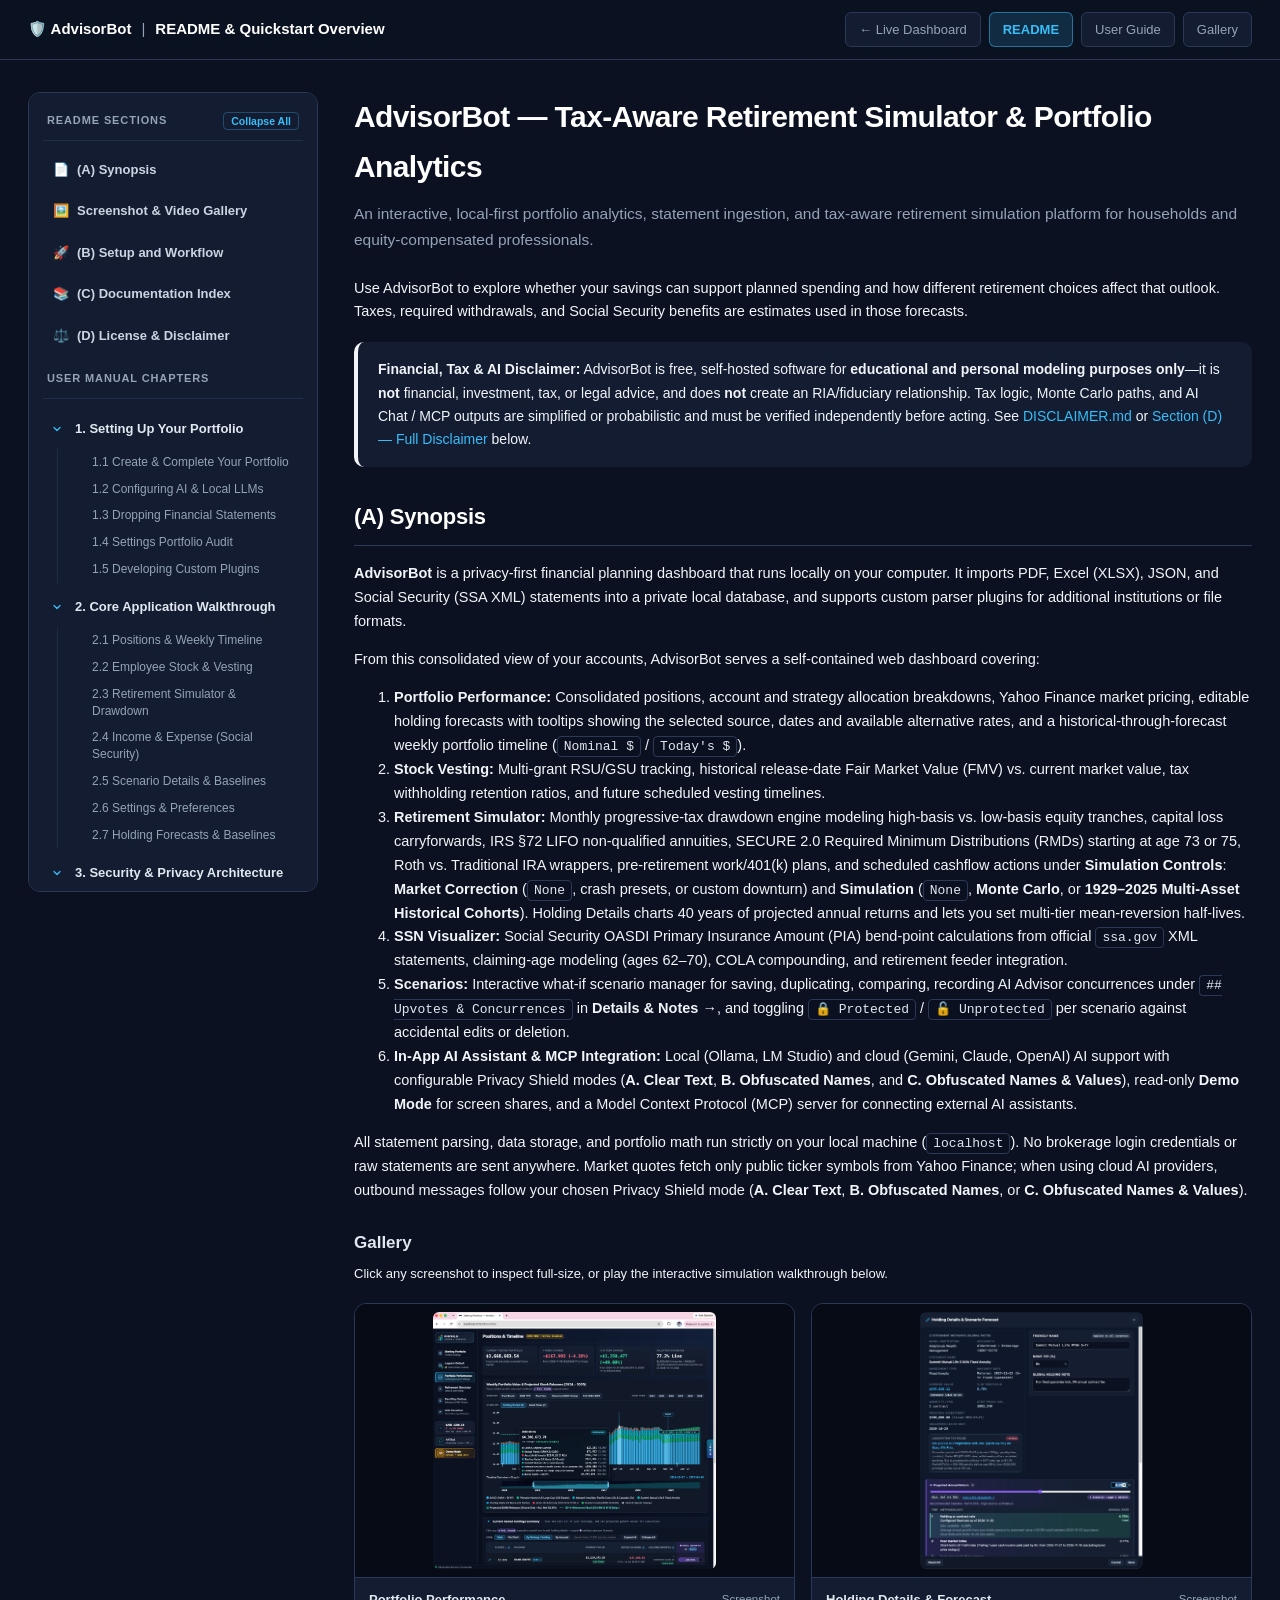
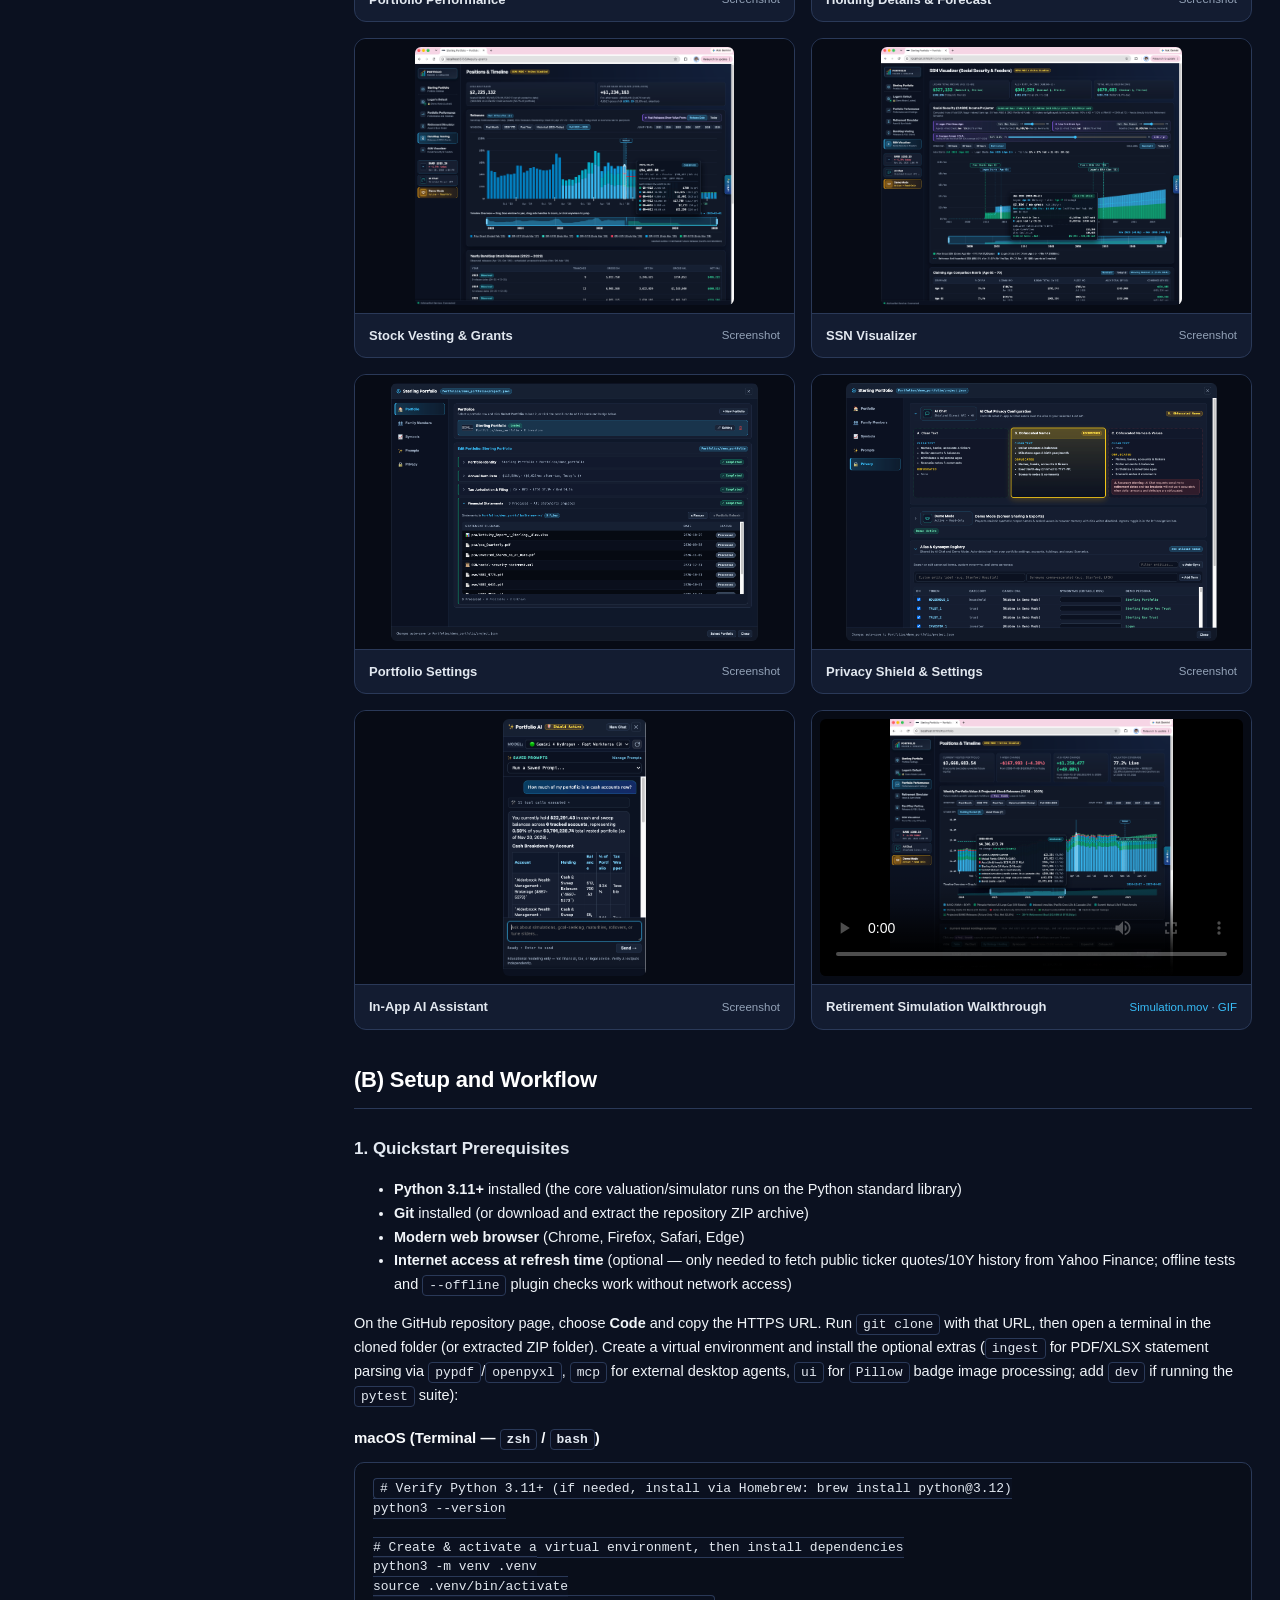
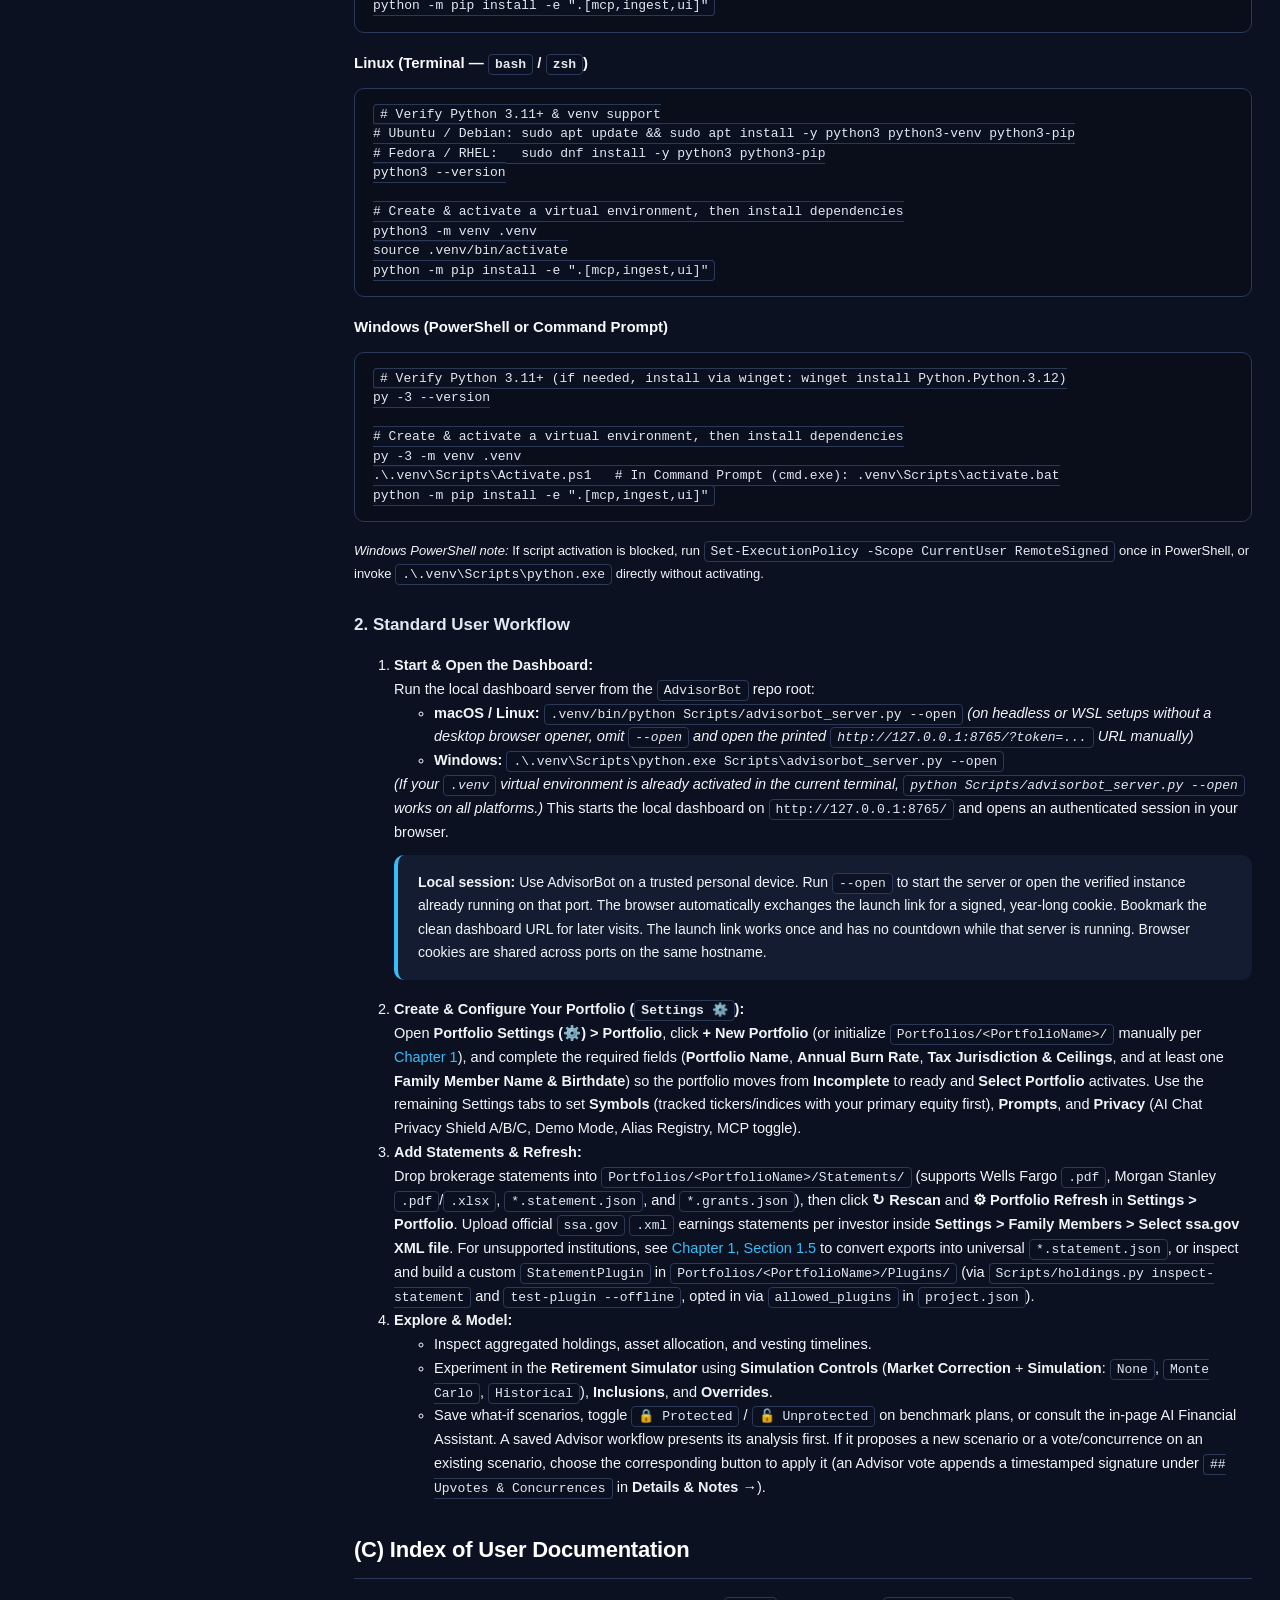
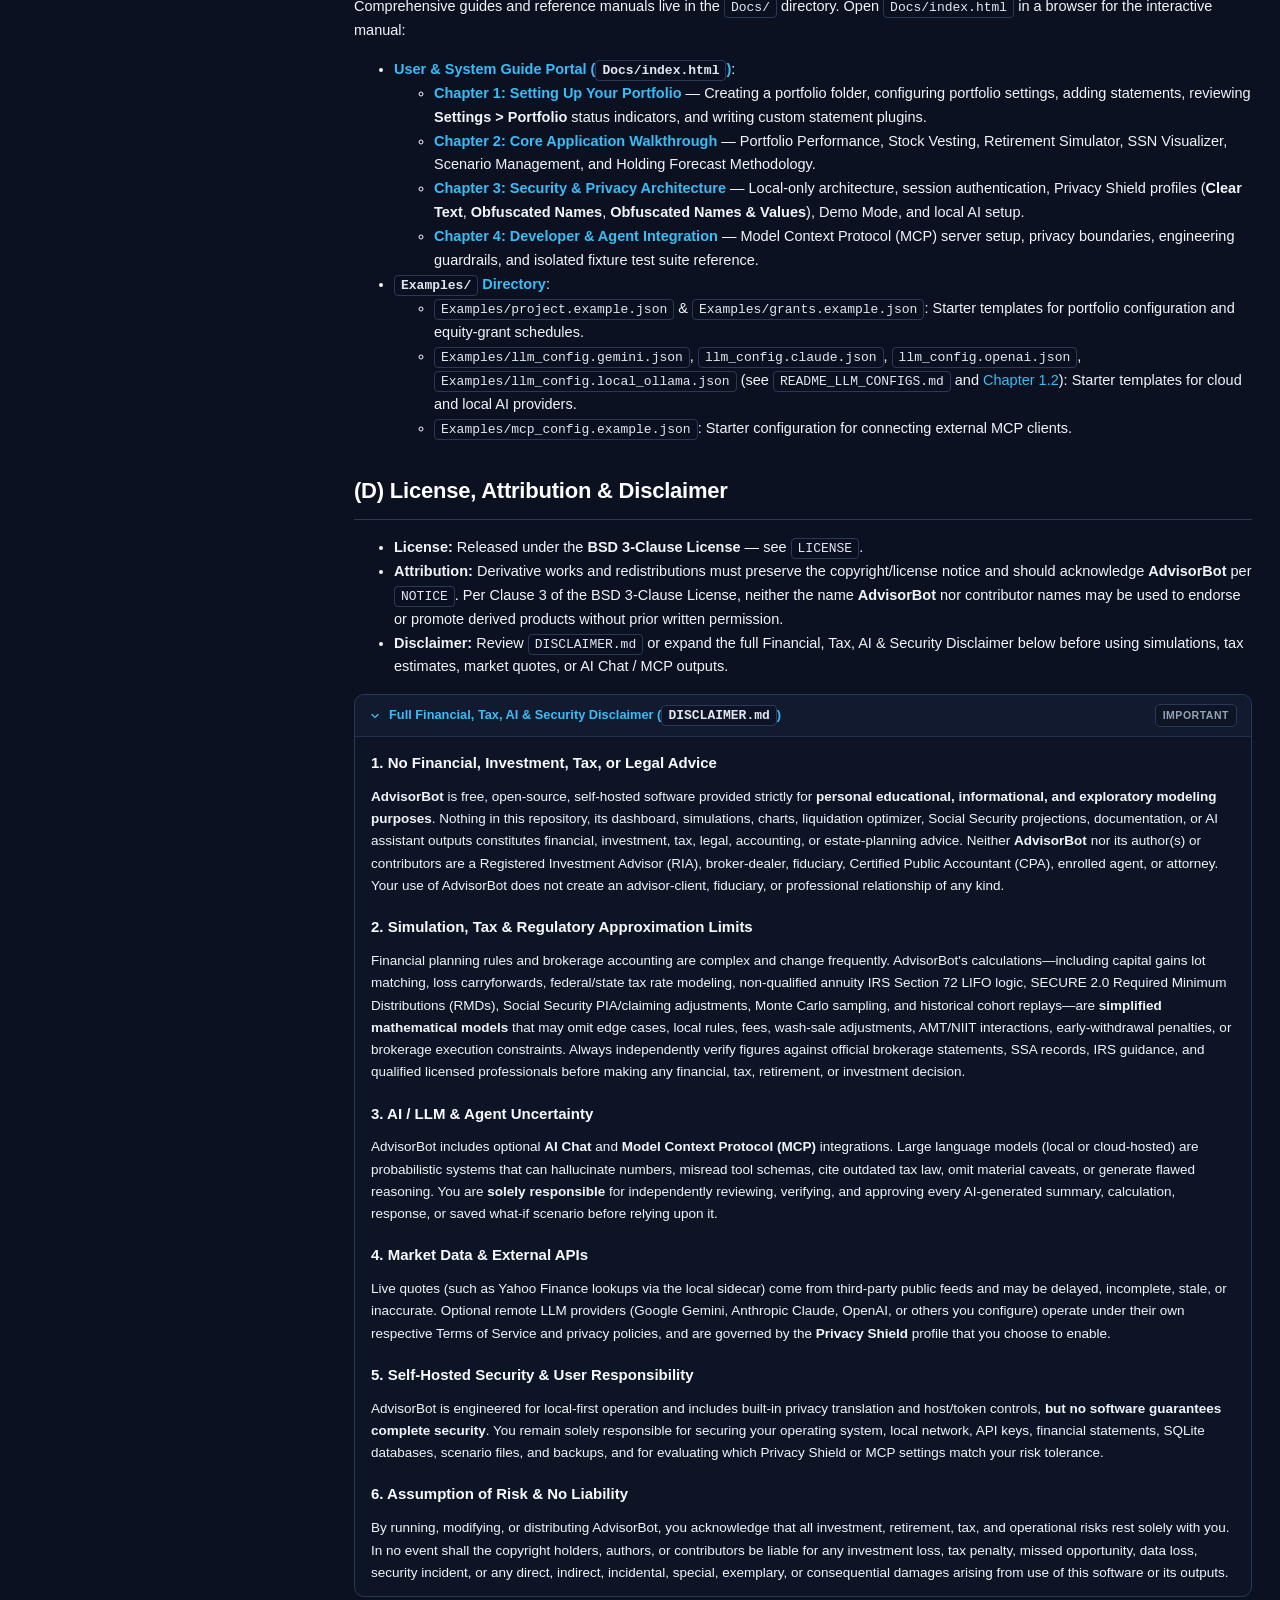
==== README.html @ e367d6e0 "Add standalone HTML README, gallery styles/lightbox, and GFM Markdown gallery" ====
<!DOCTYPE html>
<html lang="en">
<head>
  <meta charset="UTF-8" />
  <meta name="viewport" content="width=device-width, initial-scale=1.0" />
  <title>AdvisorBot — Tax-Aware Retirement Simulator &amp; Portfolio Analytics</title>
  <link rel="icon" href="Assets/default_badge.svg" />
  <link rel="stylesheet" href="Docs/docs.css" />
</head>
<body>

  <!-- Top Navigation Bar -->
  <header class="topbar">
    <div class="topbar-title">
      <span>🛡️ AdvisorBot</span>
      <span style="color: var(--muted); font-weight: normal;">|</span>
      <span>README &amp; Quickstart Overview</span>
    </div>
    <nav class="topbar-links">
      <a class="nav-pill" href="index.html">← Live Dashboard</a>
      <a class="nav-pill active" href="README.html">README</a>
      <a class="nav-pill" href="Docs/index.html">User Guide</a>
      <a class="nav-pill" href="#gallery">Gallery</a>
    </nav>
  </header>

  <div class="layout">
    <!-- Sidebar Table of Contents -->
    <aside class="toc" id="doc-toc">
      <div class="toc-header">
        <div class="toc-heading">README Sections</div>
        <button type="button" class="toc-toggle-all-btn" id="toc-toggle-all" onclick="toggleAllChapters()" title="Toggle all chapters">Expand All</button>
      </div>

      <div class="toc-item">
        <a href="#synopsis" class="toc-nav-link">
          <span>📄</span>
          <span>(A) Synopsis</span>
        </a>
      </div>

      <div class="toc-item">
        <a href="#gallery" class="toc-nav-link">
          <span>🖼️</span>
          <span>Screenshot &amp; Video Gallery</span>
        </a>
      </div>

      <div class="toc-item">
        <a href="#setup-workflow" class="toc-nav-link">
          <span>🚀</span>
          <span>(B) Setup and Workflow</span>
        </a>
      </div>

      <div class="toc-item">
        <a href="#docs-index" class="toc-nav-link">
          <span>📚</span>
          <span>(C) Documentation Index</span>
        </a>
      </div>

      <div class="toc-item">
        <a href="#disclaimer" class="toc-nav-link">
          <span>⚖️</span>
          <span>(D) License &amp; Disclaimer</span>
        </a>
      </div>

      <div class="toc-header" style="margin-top: 16px;">
        <div class="toc-heading">User Manual Chapters</div>
      </div>

      <!-- Chapter 1 -->
      <div class="toc-chapter-group" id="ch-group-1">
        <div class="toc-chapter-header">
          <button type="button" class="toc-caret-btn" onclick="toggleChapter(1)" aria-label="Toggle Chapter 1 sub-sections">
            <svg class="toc-caret" width="12" height="12" viewBox="0 0 24 24" fill="none" stroke="currentColor" stroke-width="2.5" stroke-linecap="round" stroke-linejoin="round">
              <polyline points="9 18 15 12 9 6"></polyline>
            </svg>
          </button>
          <a href="Docs/ch1-portfolio-setup.html" class="toc-chapter-link">
            1. Setting Up Your Portfolio
          </a>
        </div>
        <div class="toc-subsections">
          <a class="sub" href="Docs/ch1-portfolio-setup.html#portfolio-dir">1.1 Create &amp; Complete Your Portfolio</a>
          <a class="sub" href="Docs/ch1-portfolio-setup.html#llm-setup">1.2 Configuring AI &amp; Local LLMs</a>
          <a class="sub" href="Docs/ch1-portfolio-setup.html#statements-drop">1.3 Dropping Financial Statements</a>
          <a class="sub" href="Docs/ch1-portfolio-setup.html#portfolio-settings-audit">1.4 Settings Portfolio Audit</a>
          <a class="sub" href="Docs/ch1-portfolio-setup.html#agent-plugins">1.5 Developing Custom Plugins</a>
        </div>
      </div>

      <!-- Chapter 2 -->
      <div class="toc-chapter-group" id="ch-group-2">
        <div class="toc-chapter-header">
          <button type="button" class="toc-caret-btn" onclick="toggleChapter(2)" aria-label="Toggle Chapter 2 sub-sections">
            <svg class="toc-caret" width="12" height="12" viewBox="0 0 24 24" fill="none" stroke="currentColor" stroke-width="2.5" stroke-linecap="round" stroke-linejoin="round">
              <polyline points="9 18 15 12 9 6"></polyline>
            </svg>
          </button>
          <a href="Docs/ch2-core-walkthrough.html" class="toc-chapter-link">
            2. Core Application Walkthrough
          </a>
        </div>
        <div class="toc-subsections">
          <a class="sub" href="Docs/ch2-core-walkthrough.html#page-positions">2.1 Positions &amp; Weekly Timeline</a>
          <a class="sub" href="Docs/ch2-core-walkthrough.html#page-grants">2.2 Employee Stock &amp; Vesting</a>
          <a class="sub" href="Docs/ch2-core-walkthrough.html#page-simulator">2.3 Retirement Simulator &amp; Drawdown</a>
          <a class="sub" href="Docs/ch2-core-walkthrough.html#page-social-security">2.4 Income &amp; Expense (Social Security)</a>
          <a class="sub" href="Docs/ch2-core-walkthrough.html#page-scenarios">2.5 Scenario Details &amp; Baselines</a>
          <a class="sub" href="Docs/ch2-core-walkthrough.html#page-settings">2.6 Settings &amp; Preferences</a>
          <a class="sub" href="Docs/ch2-core-walkthrough.html#holding-forecast-methodology">2.7 Holding Forecasts &amp; Baselines</a>
        </div>
      </div>

      <!-- Chapter 3 -->
      <div class="toc-chapter-group" id="ch-group-3">
        <div class="toc-chapter-header">
          <button type="button" class="toc-caret-btn" onclick="toggleChapter(3)" aria-label="Toggle Chapter 3 sub-sections">
            <svg class="toc-caret" width="12" height="12" viewBox="0 0 24 24" fill="none" stroke="currentColor" stroke-width="2.5" stroke-linecap="round" stroke-linejoin="round">
              <polyline points="9 18 15 12 9 6"></polyline>
            </svg>
          </button>
          <a href="Docs/ch3-security-privacy.html" class="toc-chapter-link">
            3. Security &amp; Privacy Architecture
          </a>
        </div>
        <div class="toc-subsections">
          <a class="sub" href="Docs/ch3-security-privacy.html#sec-local-first">3.1 Localhost &amp; Network Isolation</a>
          <a class="sub" href="Docs/ch3-security-privacy.html#sec-cross-tab">3.2 Protection From Browser Tabs</a>
          <a class="sub" href="Docs/ch3-security-privacy.html#sec-profiles">3.3 The 3 AI Privacy Profiles</a>
          <a class="sub" href="Docs/ch3-security-privacy.html#sec-local-llm">3.4 100% Offline Local LLMs</a>
          <a class="sub" href="Docs/ch3-security-privacy.html#sec-alias-table">3.5 Maintaining the Alias Table</a>
          <a class="sub" href="Docs/ch3-security-privacy.html#sec-unsupported-banks">3.6 Unsupported Banks &amp; Parsers</a>
        </div>
      </div>

      <!-- Chapter 4 -->
      <div class="toc-chapter-group" id="ch-group-4">
        <div class="toc-chapter-header">
          <button type="button" class="toc-caret-btn" onclick="toggleChapter(4)" aria-label="Toggle Chapter 4 sub-sections">
            <svg class="toc-caret" width="12" height="12" viewBox="0 0 24 24" fill="none" stroke="currentColor" stroke-width="2.5" stroke-linecap="round" stroke-linejoin="round">
              <polyline points="9 18 15 12 9 6"></polyline>
            </svg>
          </button>
          <a href="Docs/ch4-developer-agent.html" class="toc-chapter-link">
            4. Developer &amp; Agent Integration
          </a>
        </div>
        <div class="toc-subsections">
          <a class="sub" href="Docs/ch4-developer-agent.html#adv-mcp">4.1 External Agent MCP Integration</a>
          <a class="sub" href="Docs/ch4-developer-agent.html#adv-mcp-security">4.2 MCP Security Boundaries</a>
          <a class="sub" href="Docs/ch4-developer-agent.html#adv-guardrails">4.3 Engineering Guardrails</a>
          <a class="sub" href="Docs/ch4-developer-agent.html#adv-testing">4.4 Fixture Test Suite</a>
        </div>
      </div>
    </aside>

    <!-- Main Content Area -->
    <main>
      <h1>AdvisorBot &mdash; Tax-Aware Retirement Simulator &amp; Portfolio Analytics</h1>
      <p class="subtitle">An interactive, local-first portfolio analytics, statement ingestion, and tax-aware retirement simulation platform for households and equity-compensated professionals.</p>

      <p>Use AdvisorBot to explore whether your savings can support planned spending and how different retirement choices affect that outlook. Taxes, required withdrawals, and Social Security benefits are estimates used in those forecasts.</p>

      <div class="callout callout-warn">
        <strong>Financial, Tax &amp; AI Disclaimer:</strong> AdvisorBot is free, self-hosted software for <strong>educational and personal modeling purposes only</strong>&mdash;it is <strong>not</strong> financial, investment, tax, or legal advice, and does <strong>not</strong> create an RIA/fiduciary relationship. Tax logic, Monte Carlo paths, and AI Chat / MCP outputs are simplified or probabilistic and must be verified independently before acting. See <a href="DISCLAIMER.md">DISCLAIMER.md</a> or <a href="#disclaimer">Section (D) &mdash; Full Disclaimer</a> below.
      </div>

      <!-- (A) Synopsis -->
      <section class="chapter-section" id="synopsis">
        <h2>(A) Synopsis</h2>
        <p><strong>AdvisorBot</strong> is a privacy-first financial planning dashboard that runs locally on your computer. It imports PDF, Excel (XLSX), JSON, and Social Security (SSA XML) statements into a private local database, and supports custom parser plugins for additional institutions or file formats.</p>

        <p>From this consolidated view of your accounts, AdvisorBot serves a self-contained web dashboard covering:</p>
        <ol>
          <li><strong>Portfolio Performance:</strong> Consolidated positions, account and strategy allocation breakdowns, Yahoo Finance market pricing, editable holding forecasts with tooltips showing the selected source, dates and available alternative rates, and a historical-through-forecast weekly portfolio timeline (<code>Nominal $</code> / <code>Today's $</code>).</li>
          <li><strong>Stock Vesting:</strong> Multi-grant RSU/GSU tracking, historical release-date Fair Market Value (FMV) vs. current market value, tax withholding retention ratios, and future scheduled vesting timelines.</li>
          <li><strong>Retirement Simulator:</strong> Monthly progressive-tax drawdown engine modeling high-basis vs. low-basis equity tranches, capital loss carryforwards, IRS &sect;72 LIFO non-qualified annuities, SECURE 2.0 Required Minimum Distributions (RMDs) starting at age 73 or 75, Roth vs. Traditional IRA wrappers, pre-retirement work/401(k) plans, and scheduled cashflow actions under <strong>Simulation Controls</strong>: <strong>Market Correction</strong> (<code>None</code>, crash presets, or custom downturn) and <strong>Simulation</strong> (<code>None</code>, <strong>Monte Carlo</strong>, or <strong>1929&ndash;2025 Multi-Asset Historical Cohorts</strong>). Holding Details charts 40 years of projected annual returns and lets you set multi-tier mean-reversion half-lives.</li>
          <li><strong>SSN Visualizer:</strong> Social Security OASDI Primary Insurance Amount (PIA) bend-point calculations from official <code>ssa.gov</code> XML statements, claiming-age modeling (ages 62&ndash;70), COLA compounding, and retirement feeder integration.</li>
          <li><strong>Scenarios:</strong> Interactive what-if scenario manager for saving, duplicating, comparing, recording AI Advisor concurrences under <code>## Upvotes &amp; Concurrences</code> in <strong>Details &amp; Notes &rarr;</strong>, and toggling <code>🔒 Protected</code> / <code>🔓 Unprotected</code> per scenario against accidental edits or deletion.</li>
          <li><strong>In-App AI Assistant &amp; MCP Integration:</strong> Local (Ollama, LM Studio) and cloud (Gemini, Claude, OpenAI) AI support with configurable Privacy Shield modes (<strong>A. Clear Text</strong>, <strong>B. Obfuscated Names</strong>, and <strong>C. Obfuscated Names &amp; Values</strong>), read-only <strong>Demo Mode</strong> for screen shares, and a Model Context Protocol (MCP) server for connecting external AI assistants.</li>
        </ol>

        <p>All statement parsing, data storage, and portfolio math run strictly on your local machine (<code>localhost</code>). No brokerage login credentials or raw statements are sent anywhere. Market quotes fetch only public ticker symbols from Yahoo Finance; when using cloud AI providers, outbound messages follow your chosen Privacy Shield mode (<strong>A. Clear Text</strong>, <strong>B. Obfuscated Names</strong>, or <strong>C. Obfuscated Names &amp; Values</strong>).</p>

        <h3 id="gallery">Gallery</h3>
        <p class="muted" style="font-size: 13px; margin-top: -4px;">Click any screenshot to inspect full-size, or play the interactive simulation walkthrough below.</p>
        <div class="gallery-grid">
          <div class="gallery-card">
            <div class="gallery-media">
              <img src="Assets/gallery/Performance.png" alt="Portfolio Performance" data-caption="Portfolio Performance — Consolidated positions, allocation &amp; timeline" loading="lazy" />
            </div>
            <div class="gallery-caption">
              <span>Portfolio Performance</span>
              <span class="gallery-caption-meta">Screenshot</span>
            </div>
          </div>
          <div class="gallery-card">
            <div class="gallery-media">
              <img src="Assets/gallery/Holding.png" alt="Holding Details &amp; Forecast" data-caption="Holding Details &amp; Forecast — 40-year projected annual returns" loading="lazy" />
            </div>
            <div class="gallery-caption">
              <span>Holding Details &amp; Forecast</span>
              <span class="gallery-caption-meta">Screenshot</span>
            </div>
          </div>
          <div class="gallery-card">
            <div class="gallery-media">
              <img src="Assets/gallery/StockGrants.png" alt="Stock Vesting &amp; Grants" data-caption="Stock Vesting &amp; Grants — RSU/GSU tax withholding &amp; timelines" loading="lazy" />
            </div>
            <div class="gallery-caption">
              <span>Stock Vesting &amp; Grants</span>
              <span class="gallery-caption-meta">Screenshot</span>
            </div>
          </div>
          <div class="gallery-card">
            <div class="gallery-media">
              <img src="Assets/gallery/SSN.png" alt="SSN Visualizer" data-caption="SSN Visualizer — OASDI PIA bend-points &amp; claiming ages" loading="lazy" />
            </div>
            <div class="gallery-caption">
              <span>SSN Visualizer</span>
              <span class="gallery-caption-meta">Screenshot</span>
            </div>
          </div>
          <div class="gallery-card">
            <div class="gallery-media">
              <img src="Assets/gallery/Portfolio.png" alt="Portfolio Settings" data-caption="Portfolio Settings — Accounts, statements &amp; household setup" loading="lazy" />
            </div>
            <div class="gallery-caption">
              <span>Portfolio Settings</span>
              <span class="gallery-caption-meta">Screenshot</span>
            </div>
          </div>
          <div class="gallery-card">
            <div class="gallery-media">
              <img src="Assets/gallery/Privacy.png" alt="Privacy Shield &amp; Settings" data-caption="Privacy Shield &amp; Settings — Modes A/B/C, Demo Mode &amp; MCP" loading="lazy" />
            </div>
            <div class="gallery-caption">
              <span>Privacy Shield &amp; Settings</span>
              <span class="gallery-caption-meta">Screenshot</span>
            </div>
          </div>
          <div class="gallery-card">
            <div class="gallery-media">
              <img src="Assets/gallery/ChatWindow.png" alt="In-App AI Assistant" data-caption="In-App AI Assistant — Local &amp; cloud AI with Privacy Shield" loading="lazy" />
            </div>
            <div class="gallery-caption">
              <span>In-App AI Assistant</span>
              <span class="gallery-caption-meta">Screenshot</span>
            </div>
          </div>
          <div class="gallery-card">
            <div class="gallery-media">
              <video controls playsinline preload="metadata" poster="Assets/gallery/Performance.png">
                <source src="Assets/gallery/Simulation.mov" type="video/quicktime" />
                <source src="Assets/gallery/Simulation.mov" type="video/mp4" />
                <img src="Assets/gallery/Simulation.gif" alt="Retirement Simulation Walkthrough" />
              </video>
            </div>
            <div class="gallery-caption">
              <span>Retirement Simulation Walkthrough</span>
              <span class="gallery-caption-meta"><a href="Assets/gallery/Simulation.mov">Simulation.mov</a> &middot; <a href="Assets/gallery/Simulation.gif">GIF</a></span>
            </div>
          </div>
        </div>
      </section>

      <!-- (B) Setup and Workflow -->
      <section class="chapter-section" id="setup-workflow">
        <h2>(B) Setup and Workflow</h2>

        <h3>1. Quickstart Prerequisites</h3>
        <ul>
          <li><strong>Python 3.11+</strong> installed (the core valuation/simulator runs on the Python standard library)</li>
          <li><strong>Git</strong> installed (or download and extract the repository ZIP archive)</li>
          <li><strong>Modern web browser</strong> (Chrome, Firefox, Safari, Edge)</li>
          <li><strong>Internet access at refresh time</strong> (optional &mdash; only needed to fetch public ticker quotes/10Y history from Yahoo Finance; offline tests and <code>--offline</code> plugin checks work without network access)</li>
        </ul>

        <p>On the GitHub repository page, choose <strong>Code</strong> and copy the HTTPS URL. Run <code>git clone</code> with that URL, then open a terminal in the cloned folder (or extracted ZIP folder). Create a virtual environment and install the optional extras (<code>ingest</code> for PDF/XLSX statement parsing via <code>pypdf</code>/<code>openpyxl</code>, <code>mcp</code> for external desktop agents, <code>ui</code> for <code>Pillow</code> badge image processing; add <code>dev</code> if running the <code>pytest</code> suite):</p>

        <h4>macOS (Terminal &mdash; <code>zsh</code> / <code>bash</code>)</h4>
        <pre><code># Verify Python 3.11+ (if needed, install via Homebrew: brew install python@3.12)
python3 --version

# Create &amp; activate a virtual environment, then install dependencies
python3 -m venv .venv
source .venv/bin/activate
python -m pip install -e ".[mcp,ingest,ui]"</code></pre>

        <h4>Linux (Terminal &mdash; <code>bash</code> / <code>zsh</code>)</h4>
        <pre><code># Verify Python 3.11+ &amp; venv support
# Ubuntu / Debian: sudo apt update &amp;&amp; sudo apt install -y python3 python3-venv python3-pip
# Fedora / RHEL:   sudo dnf install -y python3 python3-pip
python3 --version

# Create &amp; activate a virtual environment, then install dependencies
python3 -m venv .venv
source .venv/bin/activate
python -m pip install -e ".[mcp,ingest,ui]"</code></pre>

        <h4>Windows (PowerShell or Command Prompt)</h4>
        <pre><code># Verify Python 3.11+ (if needed, install via winget: winget install Python.Python.3.12)
py -3 --version

# Create &amp; activate a virtual environment, then install dependencies
py -3 -m venv .venv
.\.venv\Scripts\Activate.ps1   # In Command Prompt (cmd.exe): .venv\Scripts\activate.bat
python -m pip install -e ".[mcp,ingest,ui]"</code></pre>
        <p class="muted" style="font-size: 13px;"><em>Windows PowerShell note:</em> If script activation is blocked, run <code>Set-ExecutionPolicy -Scope CurrentUser RemoteSigned</code> once in PowerShell, or invoke <code>.\.venv\Scripts\python.exe</code> directly without activating.</p>

        <h3>2. Standard User Workflow</h3>
        <ol>
          <li>
            <strong>Start &amp; Open the Dashboard:</strong><br />
            Run the local dashboard server from the <code>AdvisorBot</code> repo root:
            <ul>
              <li><strong>macOS / Linux:</strong> <code>.venv/bin/python Scripts/advisorbot_server.py --open</code> <em>(on headless or WSL setups without a desktop browser opener, omit <code>--open</code> and open the printed <code>http://127.0.0.1:8765/?token=...</code> URL manually)</em></li>
              <li><strong>Windows:</strong> <code>.\.venv\Scripts\python.exe Scripts\advisorbot_server.py --open</code></li>
            </ul>
            <em>(If your <code>.venv</code> virtual environment is already activated in the current terminal, <code>python Scripts/advisorbot_server.py --open</code> works on all platforms.)</em> This starts the local dashboard on <code>http://127.0.0.1:8765/</code> and opens an authenticated session in your browser.
            <div class="callout callout-info" style="margin-top:10px;">
              <strong>Local session:</strong> Use AdvisorBot on a trusted personal device. Run <code>--open</code> to start the server or open the verified instance already running on that port. The browser automatically exchanges the launch link for a signed, year-long cookie. Bookmark the clean dashboard URL for later visits. The launch link works once and has no countdown while that server is running. Browser cookies are shared across ports on the same hostname.
            </div>
          </li>
          <li>
            <strong>Create &amp; Configure Your Portfolio (<code>Settings ⚙️</code>):</strong><br />
            Open <strong>Portfolio Settings (⚙️) &gt; Portfolio</strong>, click <strong>+ New Portfolio</strong> (or initialize <code>Portfolios/&lt;PortfolioName&gt;/</code> manually per <a href="Docs/ch1-portfolio-setup.html#portfolio-dir">Chapter 1</a>), and complete the required fields (<strong>Portfolio Name</strong>, <strong>Annual Burn Rate</strong>, <strong>Tax Jurisdiction &amp; Ceilings</strong>, and at least one <strong>Family Member Name &amp; Birthdate</strong>) so the portfolio moves from <strong>Incomplete</strong> to ready and <strong>Select Portfolio</strong> activates. Use the remaining Settings tabs to set <strong>Symbols</strong> (tracked tickers/indices with your primary equity first), <strong>Prompts</strong>, and <strong>Privacy</strong> (AI Chat Privacy Shield A/B/C, Demo Mode, Alias Registry, MCP toggle).
          </li>
          <li>
            <strong>Add Statements &amp; Refresh:</strong><br />
            Drop brokerage statements into <code>Portfolios/&lt;PortfolioName&gt;/Statements/</code> (supports Wells Fargo <code>.pdf</code>, Morgan Stanley <code>.pdf</code>/<code>.xlsx</code>, <code>*.statement.json</code>, and <code>*.grants.json</code>), then click <strong>↻ Rescan</strong> and <strong>⚙ Portfolio Refresh</strong> in <strong>Settings &gt; Portfolio</strong>. Upload official <code>ssa.gov</code> <code>.xml</code> earnings statements per investor inside <strong>Settings &gt; Family Members &gt; Select ssa.gov XML file</strong>. For unsupported institutions, see <a href="Docs/ch1-portfolio-setup.html#agent-plugins">Chapter 1, Section 1.5</a> to convert exports into universal <code>*.statement.json</code>, or inspect and build a custom <code>StatementPlugin</code> in <code>Portfolios/&lt;PortfolioName&gt;/Plugins/</code> (via <code>Scripts/holdings.py inspect-statement</code> and <code>test-plugin --offline</code>, opted in via <code>allowed_plugins</code> in <code>project.json</code>).
          </li>
          <li>
            <strong>Explore &amp; Model:</strong>
            <ul>
              <li>Inspect aggregated holdings, asset allocation, and vesting timelines.</li>
              <li>Experiment in the <strong>Retirement Simulator</strong> using <strong>Simulation Controls</strong> (<strong>Market Correction</strong> + <strong>Simulation</strong>: <code>None</code>, <code>Monte Carlo</code>, <code>Historical</code>), <strong>Inclusions</strong>, and <strong>Overrides</strong>.</li>
              <li>Save what-if scenarios, toggle <code>🔒 Protected</code> / <code>🔓 Unprotected</code> on benchmark plans, or consult the in-page AI Financial Assistant. A saved Advisor workflow presents its analysis first. If it proposes a new scenario or a vote/concurrence on an existing scenario, choose the corresponding button to apply it (an Advisor vote appends a timestamped signature under <code>## Upvotes &amp; Concurrences</code> in <strong>Details &amp; Notes &rarr;</strong>).</li>
            </ul>
          </li>
        </ol>
      </section>

      <!-- (C) Index of User Documentation -->
      <section class="chapter-section" id="docs-index">
        <h2>(C) Index of User Documentation</h2>
        <p>Comprehensive guides and reference manuals live in the <a href="Docs/"><code>Docs/</code></a> directory. Open <a href="Docs/index.html"><code>Docs/index.html</code></a> in a browser for the interactive manual:</p>
        <ul>
          <li>
            <a href="Docs/index.html"><strong>User &amp; System Guide Portal (<code>Docs/index.html</code>)</strong></a>:
            <ul>
              <li><a href="Docs/ch1-portfolio-setup.html"><strong>Chapter 1: Setting Up Your Portfolio</strong></a> &mdash; Creating a portfolio folder, configuring portfolio settings, adding statements, reviewing <strong>Settings &gt; Portfolio</strong> status indicators, and writing custom statement plugins.</li>
              <li><a href="Docs/ch2-core-walkthrough.html"><strong>Chapter 2: Core Application Walkthrough</strong></a> &mdash; Portfolio Performance, Stock Vesting, Retirement Simulator, SSN Visualizer, Scenario Management, and Holding Forecast Methodology.</li>
              <li><a href="Docs/ch3-security-privacy.html"><strong>Chapter 3: Security &amp; Privacy Architecture</strong></a> &mdash; Local-only architecture, session authentication, Privacy Shield profiles (<strong>Clear Text</strong>, <strong>Obfuscated Names</strong>, <strong>Obfuscated Names &amp; Values</strong>), Demo Mode, and local AI setup.</li>
              <li><a href="Docs/ch4-developer-agent.html"><strong>Chapter 4: Developer &amp; Agent Integration</strong></a> &mdash; Model Context Protocol (MCP) server setup, privacy boundaries, engineering guardrails, and isolated fixture test suite reference.</li>
            </ul>
          </li>
          <li>
            <a href="Examples/"><strong><code>Examples/</code> Directory</strong></a>:
            <ul>
              <li><a href="Examples/project.example.json"><code>Examples/project.example.json</code></a> &amp; <a href="Examples/grants.example.json"><code>Examples/grants.example.json</code></a>: Starter templates for portfolio configuration and equity-grant schedules.</li>
              <li><a href="Examples/llm_config.gemini.json"><code>Examples/llm_config.gemini.json</code></a>, <a href="Examples/llm_config.claude.json"><code>llm_config.claude.json</code></a>, <a href="Examples/llm_config.openai.json"><code>llm_config.openai.json</code></a>, <a href="Examples/llm_config.local_ollama.json"><code>Examples/llm_config.local_ollama.json</code></a> (see <a href="Examples/README_LLM_CONFIGS.md"><code>README_LLM_CONFIGS.md</code></a> and <a href="Docs/ch1-portfolio-setup.html#llm-setup">Chapter 1.2</a>): Starter templates for cloud and local AI providers.</li>
              <li><a href="Examples/mcp_config.example.json"><code>Examples/mcp_config.example.json</code></a>: Starter configuration for connecting external MCP clients.</li>
            </ul>
          </li>
        </ul>
      </section>

      <!-- (D) License, Attribution & Disclaimer -->
      <section class="chapter-section" id="disclaimer">
        <h2>(D) License, Attribution &amp; Disclaimer</h2>
        <ul>
          <li><strong>License:</strong> Released under the <strong>BSD 3-Clause License</strong> &mdash; see <a href="LICENSE"><code>LICENSE</code></a>.</li>
          <li><strong>Attribution:</strong> Derivative works and redistributions must preserve the copyright/license notice and should acknowledge <strong>AdvisorBot</strong> per <a href="NOTICE"><code>NOTICE</code></a>. Per Clause 3 of the BSD 3-Clause License, neither the name <strong>AdvisorBot</strong> nor contributor names may be used to endorse or promote derived products without prior written permission.</li>
          <li><strong>Disclaimer:</strong> Review <a href="DISCLAIMER.md"><code>DISCLAIMER.md</code></a> or expand the full Financial, Tax, AI &amp; Security Disclaimer below before using simulations, tax estimates, market quotes, or AI Chat / MCP outputs.</li>
        </ul>

        <details class="doc-details" open>
          <summary>
            <span class="doc-details-title">
              <span class="doc-details-chev"><svg width="12" height="12" viewBox="0 0 24 24" fill="none" stroke="currentColor" stroke-width="2.5" stroke-linecap="round" stroke-linejoin="round"><polyline points="9 18 15 12 9 6"></polyline></svg></span>
              <span>Full Financial, Tax, AI &amp; Security Disclaimer (<code>DISCLAIMER.md</code>)</span>
            </span>
            <span class="doc-details-tag">Important</span>
          </summary>
          <div class="doc-details-body">
            <h4>1. No Financial, Investment, Tax, or Legal Advice</h4>
            <p><strong>AdvisorBot</strong> is free, open-source, self-hosted software provided strictly for <strong>personal educational, informational, and exploratory modeling purposes</strong>. Nothing in this repository, its dashboard, simulations, charts, liquidation optimizer, Social Security projections, documentation, or AI assistant outputs constitutes financial, investment, tax, legal, accounting, or estate-planning advice. Neither <strong>AdvisorBot</strong> nor its author(s) or contributors are a Registered Investment Advisor (RIA), broker-dealer, fiduciary, Certified Public Accountant (CPA), enrolled agent, or attorney. Your use of AdvisorBot does not create an advisor-client, fiduciary, or professional relationship of any kind.</p>

            <h4>2. Simulation, Tax &amp; Regulatory Approximation Limits</h4>
            <p>Financial planning rules and brokerage accounting are complex and change frequently. AdvisorBot's calculations&mdash;including capital gains lot matching, loss carryforwards, federal/state tax rate modeling, non-qualified annuity IRS Section 72 LIFO logic, SECURE 2.0 Required Minimum Distributions (RMDs), Social Security PIA/claiming adjustments, Monte Carlo sampling, and historical cohort replays&mdash;are <strong>simplified mathematical models</strong> that may omit edge cases, local rules, fees, wash-sale adjustments, AMT/NIIT interactions, early-withdrawal penalties, or brokerage execution constraints. Always independently verify figures against official brokerage statements, SSA records, IRS guidance, and qualified licensed professionals before making any financial, tax, retirement, or investment decision.</p>

            <h4>3. AI / LLM &amp; Agent Uncertainty</h4>
            <p>AdvisorBot includes optional <strong>AI Chat</strong> and <strong>Model Context Protocol (MCP)</strong> integrations. Large language models (local or cloud-hosted) are probabilistic systems that can hallucinate numbers, misread tool schemas, cite outdated tax law, omit material caveats, or generate flawed reasoning. You are <strong>solely responsible</strong> for independently reviewing, verifying, and approving every AI-generated summary, calculation, response, or saved what-if scenario before relying upon it.</p>

            <h4>4. Market Data &amp; External APIs</h4>
            <p>Live quotes (such as Yahoo Finance lookups via the local sidecar) come from third-party public feeds and may be delayed, incomplete, stale, or inaccurate. Optional remote LLM providers (Google Gemini, Anthropic Claude, OpenAI, or others you configure) operate under their own respective Terms of Service and privacy policies, and are governed by the <strong>Privacy Shield</strong> profile that you choose to enable.</p>

            <h4>5. Self-Hosted Security &amp; User Responsibility</h4>
            <p>AdvisorBot is engineered for local-first operation and includes built-in privacy translation and host/token controls, <strong>but no software guarantees complete security</strong>. You remain solely responsible for securing your operating system, local network, API keys, financial statements, SQLite databases, scenario files, and backups, and for evaluating which Privacy Shield or MCP settings match your risk tolerance.</p>

            <h4>6. Assumption of Risk &amp; No Liability</h4>
            <p>By running, modifying, or distributing AdvisorBot, you acknowledge that all investment, retirement, tax, and operational risks rest solely with you. In no event shall the copyright holders, authors, or contributors be liable for any investment loss, tax penalty, missed opportunity, data loss, security incident, or any direct, indirect, incidental, special, exemplary, or consequential damages arising from use of this software or its outputs.</p>
          </div>
        </details>
      </section>
    </main>
  </div>

  <script src="Docs/docs.js"></script>
  <script>
    document.addEventListener("DOMContentLoaded", function () {
      initDocsPage(0);
    });
  </script>
</body>
</html>
---- Docs/docs.css ----
:root {
  --bg: #0b1120;
  --bg-surface: #131c31;
  --bg-card: #18233c;
  --bg-alt: #0f172a;
  --bg-hover: #213052;
  --border: #2a3958;
  --text: #f1f5f9;
  --muted: #94a3b8;
  --accent: #38bdf8;
  --green: #10b981;
  --teal: #14b8a6;
  --amber: #f59e0b;
  --purple: #a855f7;
  --rose: #f43f5e;
  --indigo: #6366f1;
}

* { box-sizing: border-box; }
html { scroll-behavior: smooth; }
body {
  margin: 0;
  font-family: -apple-system, BlinkMacSystemFont, "Segoe UI", Inter, Roboto, sans-serif;
  background: var(--bg);
  color: var(--text);
  font-size: 14.5px;
  line-height: 1.65;
}

a { color: var(--accent); text-decoration: none; }
a:hover { text-decoration: underline; }

code, pre {
  font-family: ui-monospace, SFMono-Regular, Menlo, Monaco, Consolas, monospace;
}
code {
  background: rgba(11, 17, 32, 0.75);
  border: 1px solid var(--border);
  padding: 2px 6px;
  border-radius: 4px;
  font-size: 13px;
  color: #e2e8f0;
}
pre {
  background: #090e1a;
  border: 1px solid var(--border);
  border-radius: 10px;
  padding: 16px 18px;
  overflow-x: auto;
  font-size: 13px;
  line-height: 1.5;
  color: #cbd5e1;
  margin: 12px 0 18px;
}

/* Topbar */
.topbar {
  position: sticky;
  top: 0;
  z-index: 50;
  background: rgba(11, 17, 32, 0.94);
  backdrop-filter: blur(12px);
  border-bottom: 1px solid var(--border);
  padding: 12px 28px;
  display: flex;
  flex-wrap: wrap;
  justify-content: space-between;
  align-items: center;
  gap: 14px;
}
.topbar-title {
  font-weight: 700;
  font-size: 15px;
  display: flex;
  align-items: center;
  gap: 10px;
  color: #fff;
}
.topbar-links {
  display: flex;
  flex-wrap: wrap;
  gap: 8px;
  font-size: 13px;
}
.nav-pill {
  padding: 6px 13px;
  border-radius: 6px;
  border: 1px solid var(--border);
  background: var(--bg-surface);
  color: var(--muted);
  font-weight: 500;
  transition: all 0.15s ease;
}
.nav-pill:hover { color: var(--text); text-decoration: none; border-color: #475569; }
.nav-pill.active {
  background: rgba(56, 189, 248, 0.16);
  border-color: rgba(56, 189, 248, 0.5);
  color: var(--accent);
  font-weight: 600;
}

/* Layout Grid */
.layout {
  max-width: 1440px;
  margin: 0 auto;
  padding: 32px 28px 90px;
  display: grid;
  grid-template-columns: 290px minmax(0, 1fr);
  gap: 36px;
  align-items: start;
}
@media (max-width: 1024px) {
  .layout { grid-template-columns: 1fr; }
  .toc { position: static !important; }
}

/* Sidebar TOC with Collapsible Chapters */
.toc {
  position: sticky;
  top: 76px;
  background: var(--bg-surface);
  border: 1px solid var(--border);
  border-radius: 12px;
  padding: 18px 14px;
  font-size: 13px;
  max-height: calc(100vh - 100px);
  overflow-y: auto;
}
.toc-header {
  display: flex;
  justify-content: space-between;
  align-items: center;
  margin-bottom: 12px;
  padding: 0 4px 10px;
  border-bottom: 1px solid rgba(42, 57, 88, 0.6);
}
.toc-heading {
  font-size: 11px;
  text-transform: uppercase;
  letter-spacing: 0.08em;
  color: var(--muted);
  font-weight: 700;
}
.toc-toggle-all-btn {
  background: transparent;
  border: 1px solid rgba(56, 189, 248, 0.3);
  color: var(--accent);
  font-size: 10.5px;
  font-weight: 600;
  border-radius: 4px;
  padding: 2px 7px;
  cursor: pointer;
  transition: all 0.15s ease;
}
.toc-toggle-all-btn:hover {
  background: rgba(56, 189, 248, 0.12);
  border-color: var(--accent);
}

.toc-item {
  margin-bottom: 6px;
}
.toc-nav-link {
  display: flex;
  align-items: center;
  gap: 8px;
  padding: 7px 10px;
  border-radius: 7px;
  color: #cbd5e1;
  font-weight: 600;
  transition: background 0.12s ease, color 0.12s ease;
}
.toc-nav-link:hover {
  background: var(--bg-hover);
  text-decoration: none;
  color: #fff;
}
.toc-nav-link.active {
  background: rgba(56, 189, 248, 0.14);
  color: var(--accent);
  border-left: 3px solid var(--accent);
  padding-left: 8px;
}

/* Chapter Group */
.toc-chapter-group {
  margin-bottom: 6px;
  border-radius: 8px;
  transition: background 0.15s ease;
}
.toc-chapter-header {
  display: flex;
  align-items: center;
  gap: 4px;
  border-radius: 7px;
  transition: background 0.12s ease;
}
.toc-chapter-header:hover {
  background: var(--bg-hover);
}
.toc-caret-btn {
  background: transparent;
  border: none;
  cursor: pointer;
  padding: 6px 6px 6px 8px;
  display: inline-flex;
  align-items: center;
  justify-content: center;
  color: var(--muted);
  border-radius: 4px;
  flex-shrink: 0;
  transition: color 0.15s ease;
}
.toc-caret-btn:hover {
  color: var(--accent);
}
.toc-caret {
  transition: transform 0.2s cubic-bezier(0.4, 0, 0.2, 1);
  transform-origin: center;
}
.toc-chapter-group.expanded .toc-caret {
  transform: rotate(90deg);
  color: var(--accent);
}

.toc-chapter-link {
  flex: 1;
  padding: 7px 8px 7px 2px;
  color: #e2e8f0;
  font-weight: 600;
  text-decoration: none;
  overflow: hidden;
  text-overflow: ellipsis;
  white-space: nowrap;
}
.toc-chapter-link:hover {
  text-decoration: none;
  color: #fff;
}
.toc-chapter-link.active {
  color: var(--accent);
  font-weight: 700;
}

.toc-subsections {
  display: none;
  flex-direction: column;
  padding-left: 26px;
  margin: 3px 0 6px;
  border-left: 1px solid rgba(42, 57, 88, 0.5);
  margin-left: 14px;
}
.toc-chapter-group.expanded .toc-subsections {
  display: flex;
}
.toc-subsections a.sub {
  display: block;
  padding: 4.5px 8px;
  border-radius: 5px;
  font-size: 12px;
  color: var(--muted);
  line-height: 1.4;
  margin-bottom: 1px;
  transition: color 0.12s ease, background 0.12s ease;
}
.toc-subsections a.sub:hover {
  color: #fff;
  background: rgba(33, 48, 82, 0.6);
  text-decoration: none;
}
.toc-subsections a.sub.active {
  color: var(--accent);
  font-weight: 600;
  background: rgba(56, 189, 248, 0.12);
}

/* Typography & Content Elements */
h1 { font-size: 30px; margin: 0 0 10px; letter-spacing: -0.02em; color: #fff; }
h2 {
  font-size: 22px;
  margin: 32px 0 16px;
  padding-bottom: 10px;
  border-bottom: 1px solid var(--border);
  letter-spacing: -0.01em;
  color: #fff;
}
h3 { font-size: 17px; margin: 26px 0 10px; color: #e2e8f0; }
h4 { font-size: 15px; margin: 18px 0 8px; color: #f8fafc; }
p { margin: 10px 0 14px; }
.subtitle { color: var(--muted); font-size: 15.5px; margin: 0 0 24px; }

.chapter-banner {
  background: linear-gradient(135deg, rgba(30, 41, 59, 0.7), rgba(15, 23, 42, 0.8));
  border: 1px solid var(--border);
  border-radius: 12px;
  padding: 22px 24px;
  margin-bottom: 30px;
}
.chapter-badge-wrap {
  display: flex;
  align-items: center;
  gap: 10px;
  margin-bottom: 8px;
}

.step-num {
  display: inline-flex;
  align-items: center;
  justify-content: center;
  width: 26px;
  height: 26px;
  border-radius: 50%;
  background: var(--accent);
  color: #0b1120;
  font-weight: 700;
  font-size: 13px;
  margin-right: 8px;
  flex-shrink: 0;
}

/* Cards & Grid */
.card-grid {
  display: grid;
  grid-template-columns: repeat(auto-fit, minmax(310px, 1fr));
  gap: 18px;
  margin: 20px 0 28px;
}
.card {
  background: var(--bg-card);
  border: 1px solid var(--border);
  border-radius: 12px;
  padding: 20px;
  transition: transform 0.15s ease, border-color 0.15s ease;
  display: flex;
  flex-direction: column;
}
.card:hover {
  border-color: #38bdf8;
  transform: translateY(-2px);
}
.card h4 {
  margin: 0 0 8px;
  font-size: 16px;
  color: #fff;
  display: flex;
  align-items: center;
  gap: 8px;
}
.card p {
  margin: 0;
  color: var(--muted);
  font-size: 13.5px;
  line-height: 1.55;
  flex: 1;
}

/* Chapter Hub Cards (index.html) */
.chapter-hub-card {
  background: var(--bg-surface);
  border: 1px solid var(--border);
  border-radius: 12px;
  padding: 22px 24px;
  transition: all 0.18s ease;
  display: flex;
  flex-direction: column;
  text-decoration: none;
  color: inherit;
}
.chapter-hub-card:hover {
  border-color: var(--accent);
  background: var(--bg-card);
  transform: translateY(-3px);
  text-decoration: none;
  box-shadow: 0 8px 24px rgba(0, 0, 0, 0.35);
}
.chapter-hub-card h3 {
  margin: 8px 0 8px;
  color: #fff;
  font-size: 18px;
}
.chapter-hub-card p {
  color: var(--muted);
  font-size: 13.8px;
  margin: 0 0 16px;
  flex: 1;
}
.chapter-hub-pills {
  display: flex;
  flex-wrap: wrap;
  gap: 6px;
  margin-bottom: 16px;
}
.chapter-hub-pill {
  font-size: 11.5px;
  background: rgba(11, 17, 32, 0.7);
  border: 1px solid var(--border);
  padding: 2px 7px;
  border-radius: 4px;
  color: #94a3b8;
}
.chapter-hub-footer {
  display: flex;
  justify-content: space-between;
  align-items: center;
  font-size: 13px;
  font-weight: 600;
  color: var(--accent);
  padding-top: 12px;
  border-top: 1px solid rgba(42, 57, 88, 0.45);
}

/* Badges & Callouts */
.badge {
  display: inline-block;
  padding: 3px 8px;
  font-size: 11px;
  font-weight: 600;
  border-radius: 6px;
  text-transform: uppercase;
  letter-spacing: 0.04em;
}
.badge-green { background: rgba(16, 185, 129, 0.18); color: var(--green); border: 1px solid rgba(16, 185, 129, 0.4); }
.badge-blue { background: rgba(56, 189, 248, 0.18); color: var(--accent); border: 1px solid rgba(56, 189, 248, 0.4); }
.badge-purple { background: rgba(168, 85, 247, 0.18); color: var(--purple); border: 1px solid rgba(168, 85, 247, 0.4); }
.badge-amber { background: rgba(245, 158, 11, 0.18); color: var(--amber); border: 1px solid rgba(245, 158, 11, 0.4); }
.badge-rose { background: rgba(244, 63, 94, 0.18); color: var(--rose); border: 1px solid rgba(244, 63, 94, 0.4); }

.callout {
  border-radius: 10px;
  padding: 16px 20px;
  margin: 18px 0;
  border-left: 4px solid;
  background: var(--bg-surface);
  font-size: 14px;
}
.callout-info { border-color: var(--accent); }
.callout-success { border-color: var(--green); }
.callout-warning { border-color: var(--amber); }
.callout-danger { border-color: var(--rose); }

/* Tables */
table {
  width: 100%;
  border-collapse: collapse;
  margin: 18px 0 24px;
  font-size: 13.5px;
}
th, td {
  padding: 10px 14px;
  border: 1px solid var(--border);
  text-align: left;
}
th {
  background: var(--bg-surface);
  color: #fff;
  font-weight: 600;
}
tr:nth-child(even) {
  background: rgba(24, 35, 60, 0.4);
}
.cell-clear {
  background: rgba(16, 185, 129, 0.16) !important;
  color: #a7f3d0;
  font-weight: 500;
}
.cell-obfuscated {
  background: rgba(245, 158, 11, 0.16) !important;
  color: #fde68a;
  font-weight: 500;
}
.cell-redacted {
  background: rgba(244, 63, 94, 0.16) !important;
  color: #fecdd3;
  font-weight: 500;
}
.table-legend {
  display: flex;
  flex-wrap: wrap;
  align-items: center;
  gap: 16px;
  margin: 12px 0 8px;
  font-size: 12.5px;
  color: var(--muted);
}
.legend-item {
  display: inline-flex;
  align-items: center;
  gap: 6px;
}
.legend-chip {
  display: inline-block;
  width: 14px;
  height: 14px;
  border-radius: 3px;
  border: 1px solid;
}
.legend-clear { background: rgba(16, 185, 129, 0.25); border-color: rgba(16, 185, 129, 0.5); }
.legend-obfuscated { background: rgba(245, 158, 11, 0.25); border-color: rgba(245, 158, 11, 0.5); }
.legend-redacted { background: rgba(244, 63, 94, 0.25); border-color: rgba(244, 63, 94, 0.5); }

/* Chapter Pagination Footer */
.chapter-nav-footer {
  display: flex;
  justify-content: space-between;
  align-items: stretch;
  gap: 16px;
  margin-top: 50px;
  padding-top: 24px;
  border-top: 1px solid var(--border);
  flex-wrap: wrap;
}
.chapter-nav-btn {
  flex: 1;
  min-width: 200px;
  padding: 14px 18px;
  border-radius: 10px;
  border: 1px solid var(--border);
  background: var(--bg-surface);
  text-decoration: none;
  transition: all 0.15s ease;
  display: flex;
  flex-direction: column;
}
.chapter-nav-btn:hover {
  background: var(--bg-hover);
  border-color: var(--accent);
  text-decoration: none;
}
.chapter-nav-btn .dir-label {
  font-size: 11px;
  text-transform: uppercase;
  letter-spacing: 0.06em;
  color: var(--muted);
  margin-bottom: 4px;
}
.chapter-nav-btn .title-label {
  font-size: 14.5px;
  font-weight: 600;
  color: #fff;
}
.chapter-nav-btn.next {
  text-align: right;
  align-items: flex-end;
}

/* Platform Variants & OS Filter Bar */
.os-filter-bar {
  display: flex;
  flex-wrap: wrap;
  align-items: center;
  gap: 8px;
  padding: 10px 14px;
  margin: 16px 0 22px;
  background: var(--bg-surface);
  border: 1px solid var(--border);
  border-radius: 10px;
  font-size: 12.5px;
}
.os-filter-label {
  color: var(--muted);
  font-weight: 600;
  margin-right: 4px;
}
.os-filter-btn {
  background: rgba(11, 17, 32, 0.7);
  border: 1px solid var(--border);
  color: var(--muted);
  font-size: 12px;
  font-weight: 600;
  padding: 4px 11px;
  border-radius: 6px;
  cursor: pointer;
  transition: all 0.15s ease;
}
.os-filter-btn:hover {
  color: var(--text);
  border-color: #475569;
}
.os-filter-btn.active {
  background: rgba(56, 189, 248, 0.16);
  border-color: rgba(56, 189, 248, 0.55);
  color: var(--accent);
}

.platform-variants {
  display: flex;
  flex-direction: column;
  gap: 12px;
  margin: 14px 0 20px;
}
.platform-variant {
  background: var(--bg-surface);
  border: 1px solid var(--border);
  border-radius: 10px;
  overflow: hidden;
}
.platform-variant.is-hidden {
  display: none;
}
.platform-variant-header {
  display: flex;
  align-items: center;
  justify-content: space-between;
  gap: 10px;
  padding: 7px 14px;
  background: rgba(24, 35, 60, 0.65);
  border-bottom: 1px solid var(--border);
  font-size: 12.5px;
  font-weight: 600;
  color: #e2e8f0;
}
.platform-variant-shell {
  font-size: 11.5px;
  font-weight: 500;
  color: var(--muted);
}
.platform-variant pre {
  margin: 0;
  border: none;
  border-radius: 0;
  padding: 13px 16px;
}
.platform-variant-note {
  padding: 8px 14px;
  border-top: 1px solid rgba(42, 57, 88, 0.55);
  background: rgba(15, 23, 42, 0.65);
  font-size: 12.5px;
  color: var(--muted);
}

/* Copyable AI Prompt Cards */
.prompt-card {
  background: var(--bg-surface);
  border: 1px solid var(--border);
  border-radius: 10px;
  overflow: hidden;
  margin: 14px 0 18px;
}
.prompt-card-hdr {
  display: flex;
  align-items: center;
  justify-content: space-between;
  gap: 10px;
  padding: 8px 14px;
  background: rgba(24, 35, 60, 0.72);
  border-bottom: 1px solid var(--border);
}
.prompt-card-title {
  display: flex;
  align-items: center;
  gap: 8px;
  font-size: 13px;
  font-weight: 600;
  color: #f8fafc;
}
.prompt-copy-btn {
  display: inline-flex;
  align-items: center;
  gap: 6px;
  padding: 4px 10px;
  border-radius: 6px;
  border: 1px solid rgba(56, 189, 248, 0.45);
  background: rgba(56, 189, 248, 0.12);
  color: var(--accent);
  font-size: 12px;
  font-weight: 600;
  cursor: pointer;
  transition: all 0.15s ease;
  flex-shrink: 0;
}
.prompt-copy-btn:hover {
  background: rgba(56, 189, 248, 0.22);
  border-color: var(--accent);
  color: #fff;
}
.prompt-copy-btn.copied {
  border-color: rgba(16, 185, 129, 0.6);
  background: rgba(16, 185, 129, 0.18);
  color: #6ee7b7;
}
.prompt-card pre {
  margin: 0;
  border: none;
  border-radius: 0;
  padding: 14px 16px;
  white-space: pre-wrap;
  word-break: break-word;
  font-size: 12.6px;
  line-height: 1.55;
  color: #e2e8f0;
}

/* Collapsible Technical / AI Details Drawers */
details.doc-details {
  margin: 12px 0 22px;
  border: 1px solid var(--border);
  border-radius: 10px;
  background: rgba(15, 23, 42, 0.55);
  overflow: hidden;
}
details.doc-details > summary {
  list-style: none;
  cursor: pointer;
  padding: 9px 14px;
  display: flex;
  align-items: center;
  justify-content: space-between;
  gap: 10px;
  font-size: 12.8px;
  font-weight: 600;
  color: var(--muted);
  background: rgba(24, 35, 60, 0.42);
  user-select: none;
  transition: background 0.15s ease, color 0.15s ease;
}
details.doc-details > summary::-webkit-details-marker {
  display: none;
}
details.doc-details > summary:hover {
  background: rgba(33, 48, 82, 0.6);
  color: #e2e8f0;
}
details.doc-details[open] > summary {
  color: var(--accent);
  border-bottom: 1px solid rgba(42, 57, 88, 0.7);
}
.doc-details-title {
  display: inline-flex;
  align-items: center;
  gap: 8px;
}
.doc-details-chev {
  display: inline-flex;
  transition: transform 0.18s ease;
  color: var(--accent);
}
details.doc-details[open] .doc-details-chev {
  transform: rotate(90deg);
}
.doc-details-tag {
  font-size: 10.5px;
  font-weight: 600;
  text-transform: uppercase;
  letter-spacing: 0.05em;
  color: #94a3b8;
  background: rgba(11, 17, 32, 0.65);
  border: 1px solid var(--border);
  padding: 2px 7px;
  border-radius: 5px;
}
.doc-details-body {
  padding: 14px 16px 12px;
  font-size: 13.5px;
}
.doc-details-body > *:first-child { margin-top: 0; }
.doc-details-body > *:last-child { margin-bottom: 0; }

/* Screenshot & Video Gallery */
.gallery-grid {
  display: grid;
  grid-template-columns: repeat(2, minmax(0, 1fr));
  gap: 16px;
  margin: 18px 0 8px;
}
@media (max-width: 780px) {
  .gallery-grid {
    grid-template-columns: 1fr;
  }
}
.gallery-card {
  background: var(--bg-surface);
  border: 1px solid var(--border);
  border-radius: 12px;
  overflow: hidden;
  display: flex;
  flex-direction: column;
  transition: border-color 0.16s ease, transform 0.16s ease, box-shadow 0.16s ease;
}
.gallery-card:hover {
  border-color: rgba(56, 189, 248, 0.55);
  box-shadow: 0 8px 24px rgba(0, 0, 0, 0.28);
}
.gallery-media {
  position: relative;
  background: #070b15;
  border-bottom: 1px solid var(--border);
  display: flex;
  align-items: center;
  justify-content: center;
  aspect-ratio: 16 / 10;
  overflow: hidden;
  padding: 8px;
}
.gallery-media img {
  max-width: 100%;
  max-height: 100%;
  width: auto;
  height: auto;
  object-fit: contain;
  border-radius: 6px;
  cursor: zoom-in;
  display: block;
}
.gallery-media video {
  width: 100%;
  height: 100%;
  object-fit: contain;
  border-radius: 6px;
  background: #000;
  display: block;
}
.gallery-caption {
  padding: 11px 14px;
  display: flex;
  align-items: center;
  justify-content: space-between;
  gap: 10px;
  font-size: 13px;
  font-weight: 600;
  color: #e2e8f0;
}
.gallery-caption-meta {
  font-size: 11.5px;
  font-weight: 500;
  color: var(--muted);
  white-space: nowrap;
}

/* Gallery Lightbox Modal */
.gallery-lightbox {
  position: fixed;
  inset: 0;
  z-index: 200;
  background: rgba(5, 8, 18, 0.88);
  backdrop-filter: blur(6px);
  display: none;
  align-items: center;
  justify-content: center;
  padding: 28px;
}
.gallery-lightbox.open {
  display: flex;
}
.gallery-lightbox-inner {
  position: relative;
  max-width: min(94vw, 1320px);
  max-height: 92vh;
  display: flex;
  flex-direction: column;
  align-items: center;
  gap: 12px;
}
.gallery-lightbox-inner img {
  max-width: 100%;
  max-height: calc(92vh - 54px);
  border-radius: 10px;
  border: 1px solid var(--border);
  box-shadow: 0 20px 50px rgba(0, 0, 0, 0.6);
  background: #070b15;
}
.gallery-lightbox-caption {
  color: #e2e8f0;
  font-size: 13.5px;
  font-weight: 600;
}
.gallery-lightbox-close {
  position: fixed;
  top: 18px;
  right: 22px;
  width: 36px;
  height: 36px;
  border-radius: 8px;
  border: 1px solid var(--border);
  background: var(--bg-surface);
  color: #f8fafc;
  font-size: 20px;
  line-height: 1;
  cursor: pointer;
  display: flex;
  align-items: center;
  justify-content: center;
}
.gallery-lightbox-close:hover {
  border-color: var(--accent);
  color: var(--accent);
}
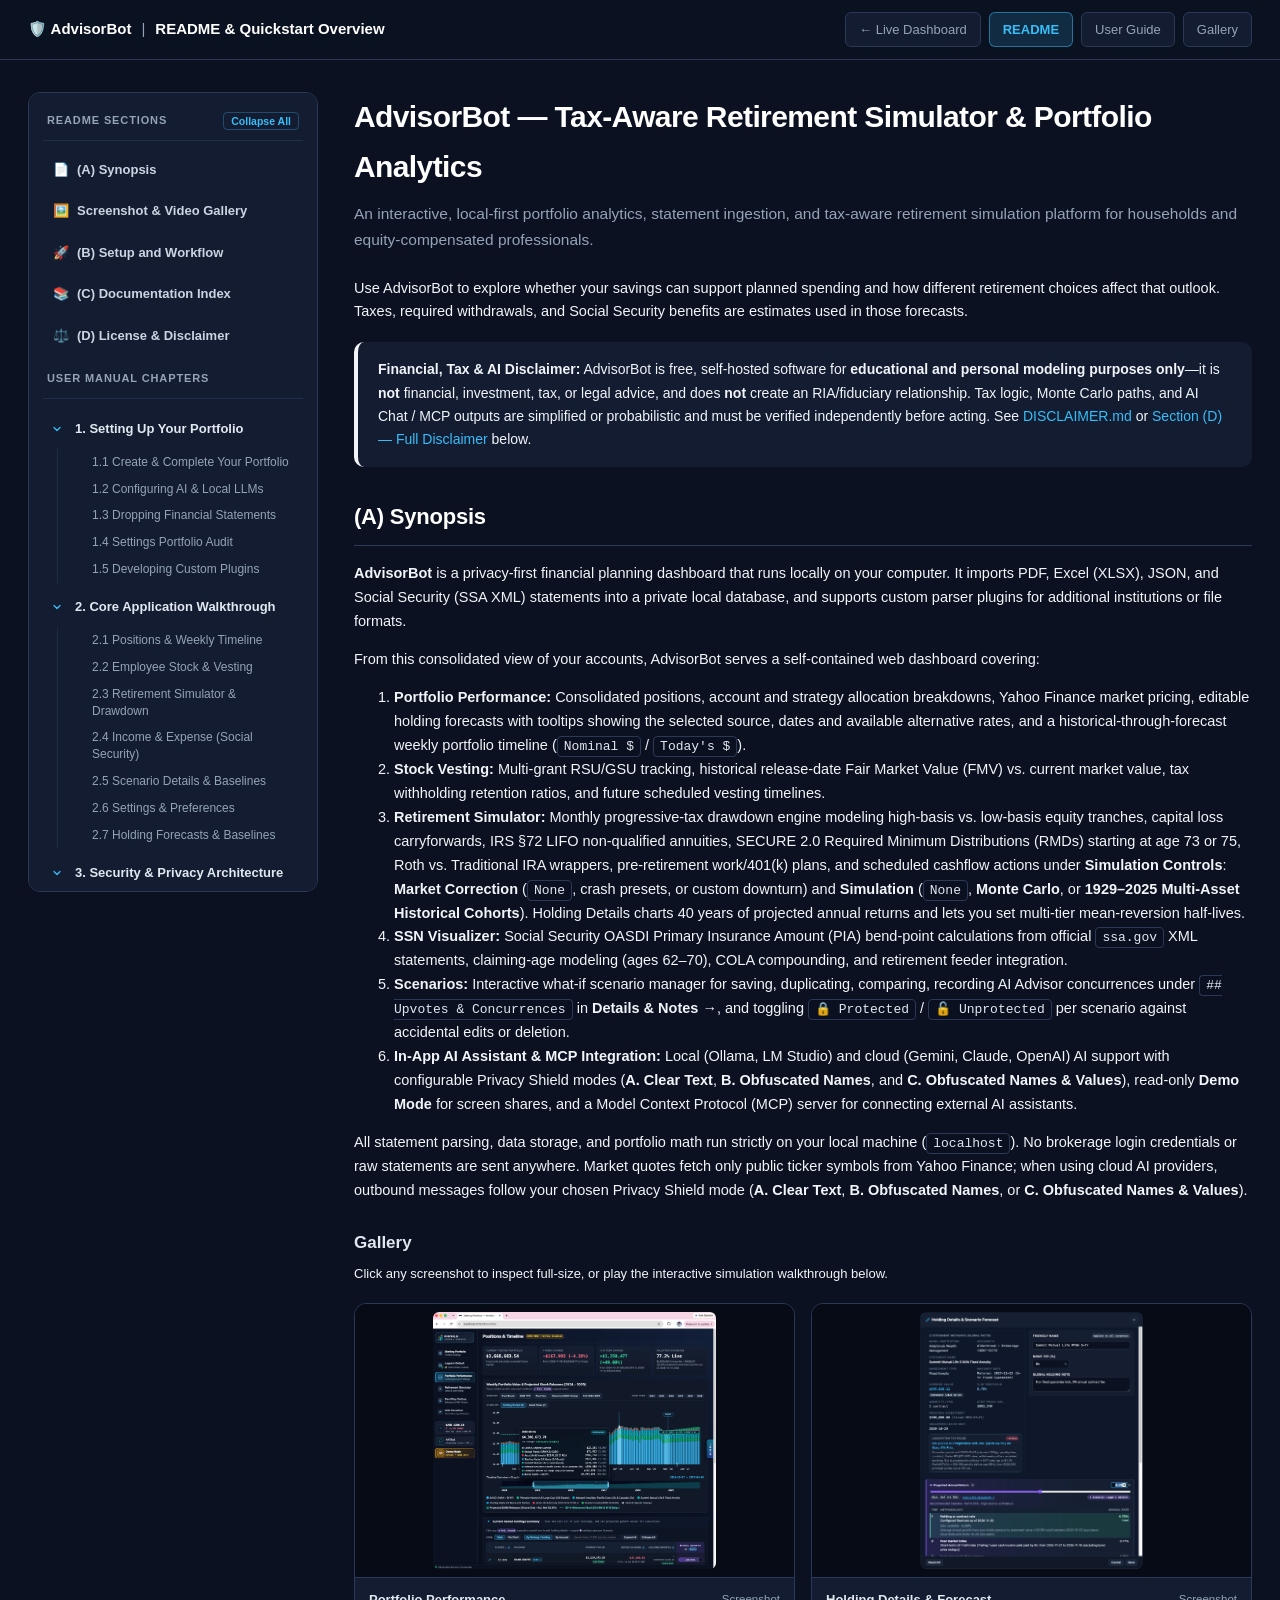
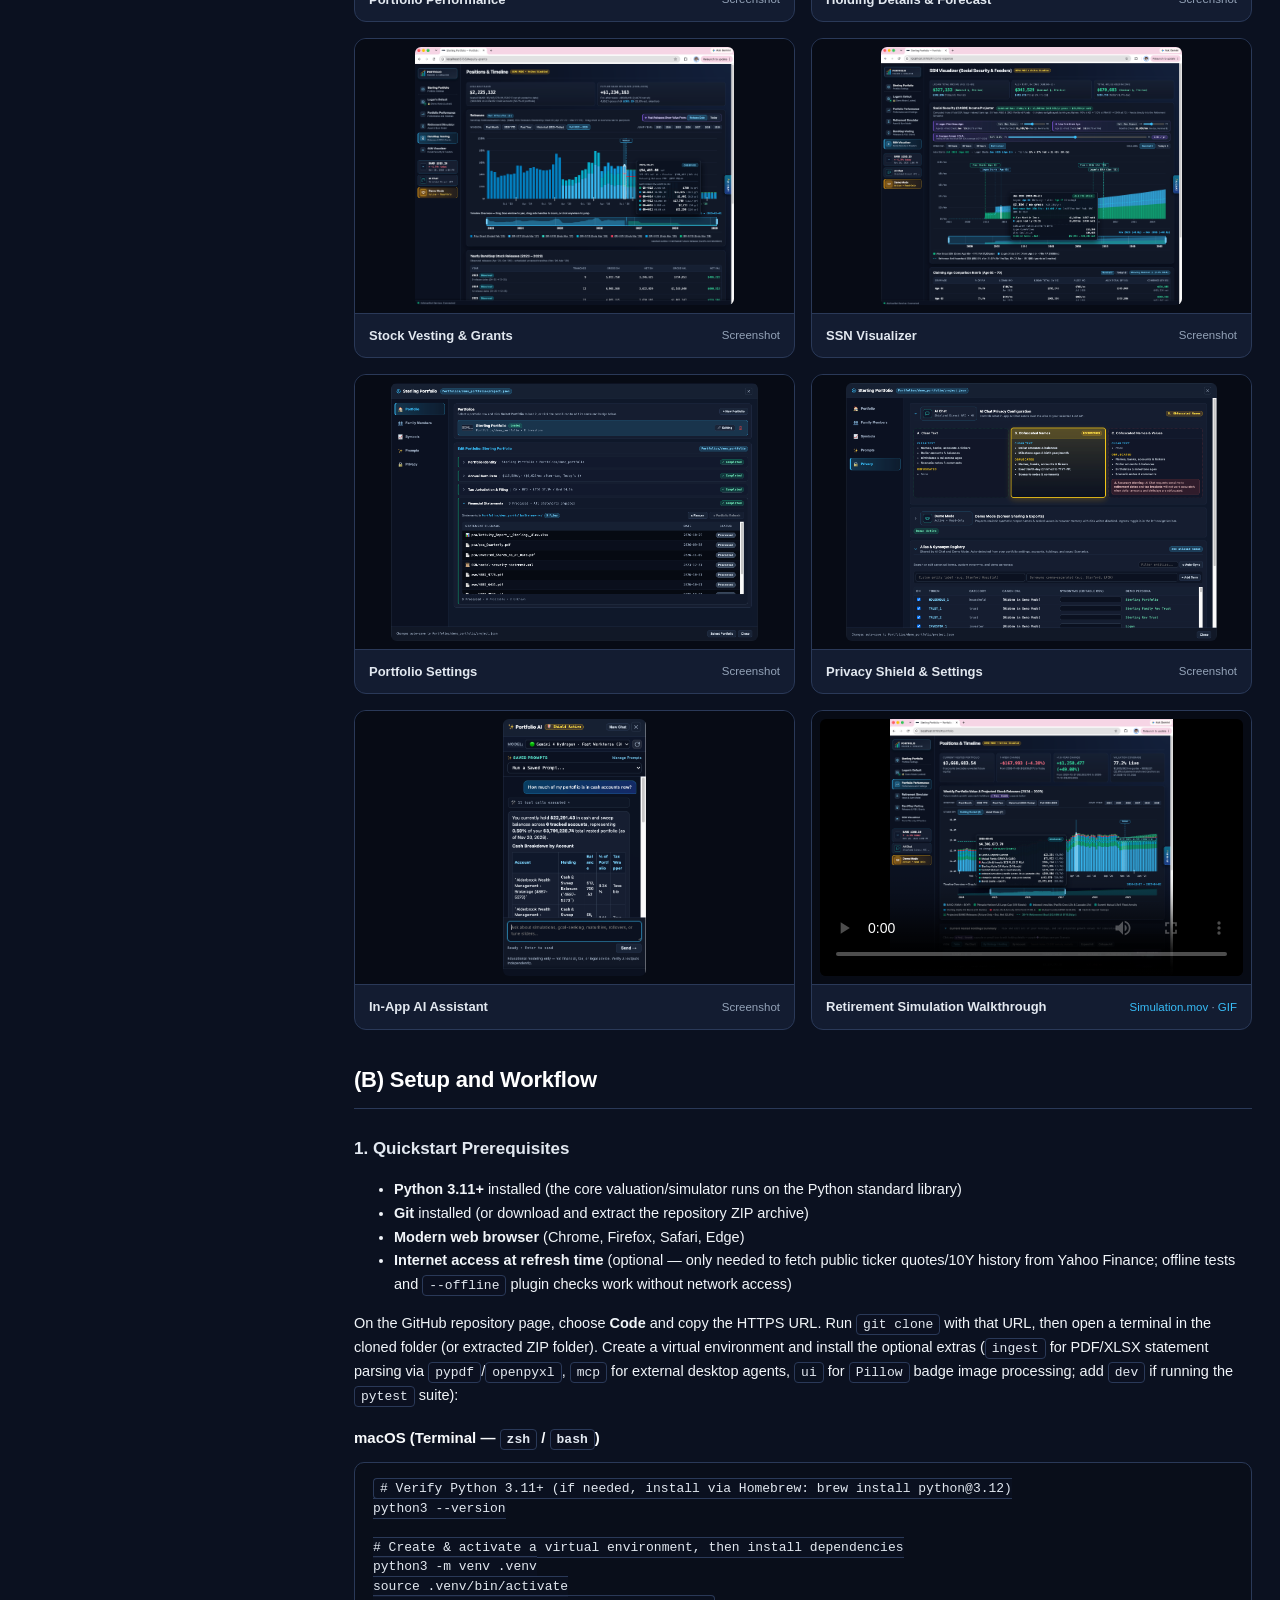
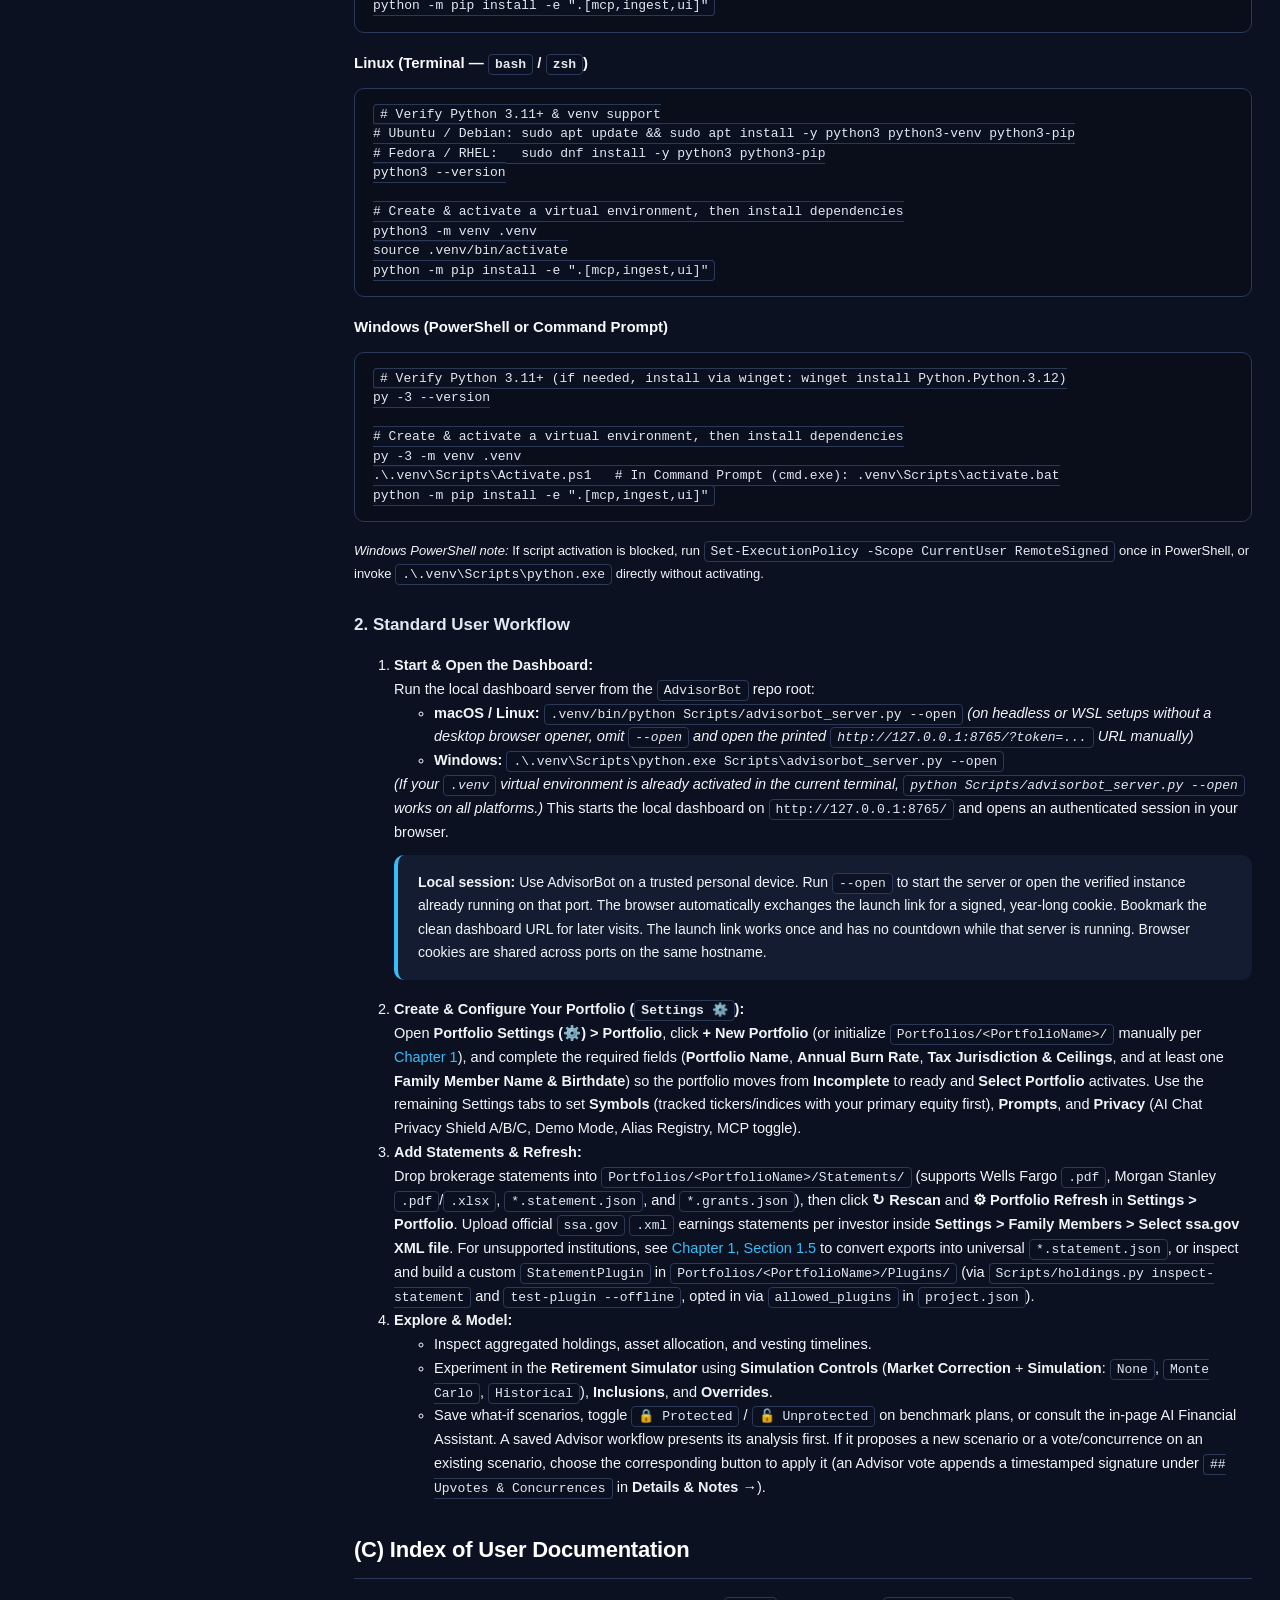
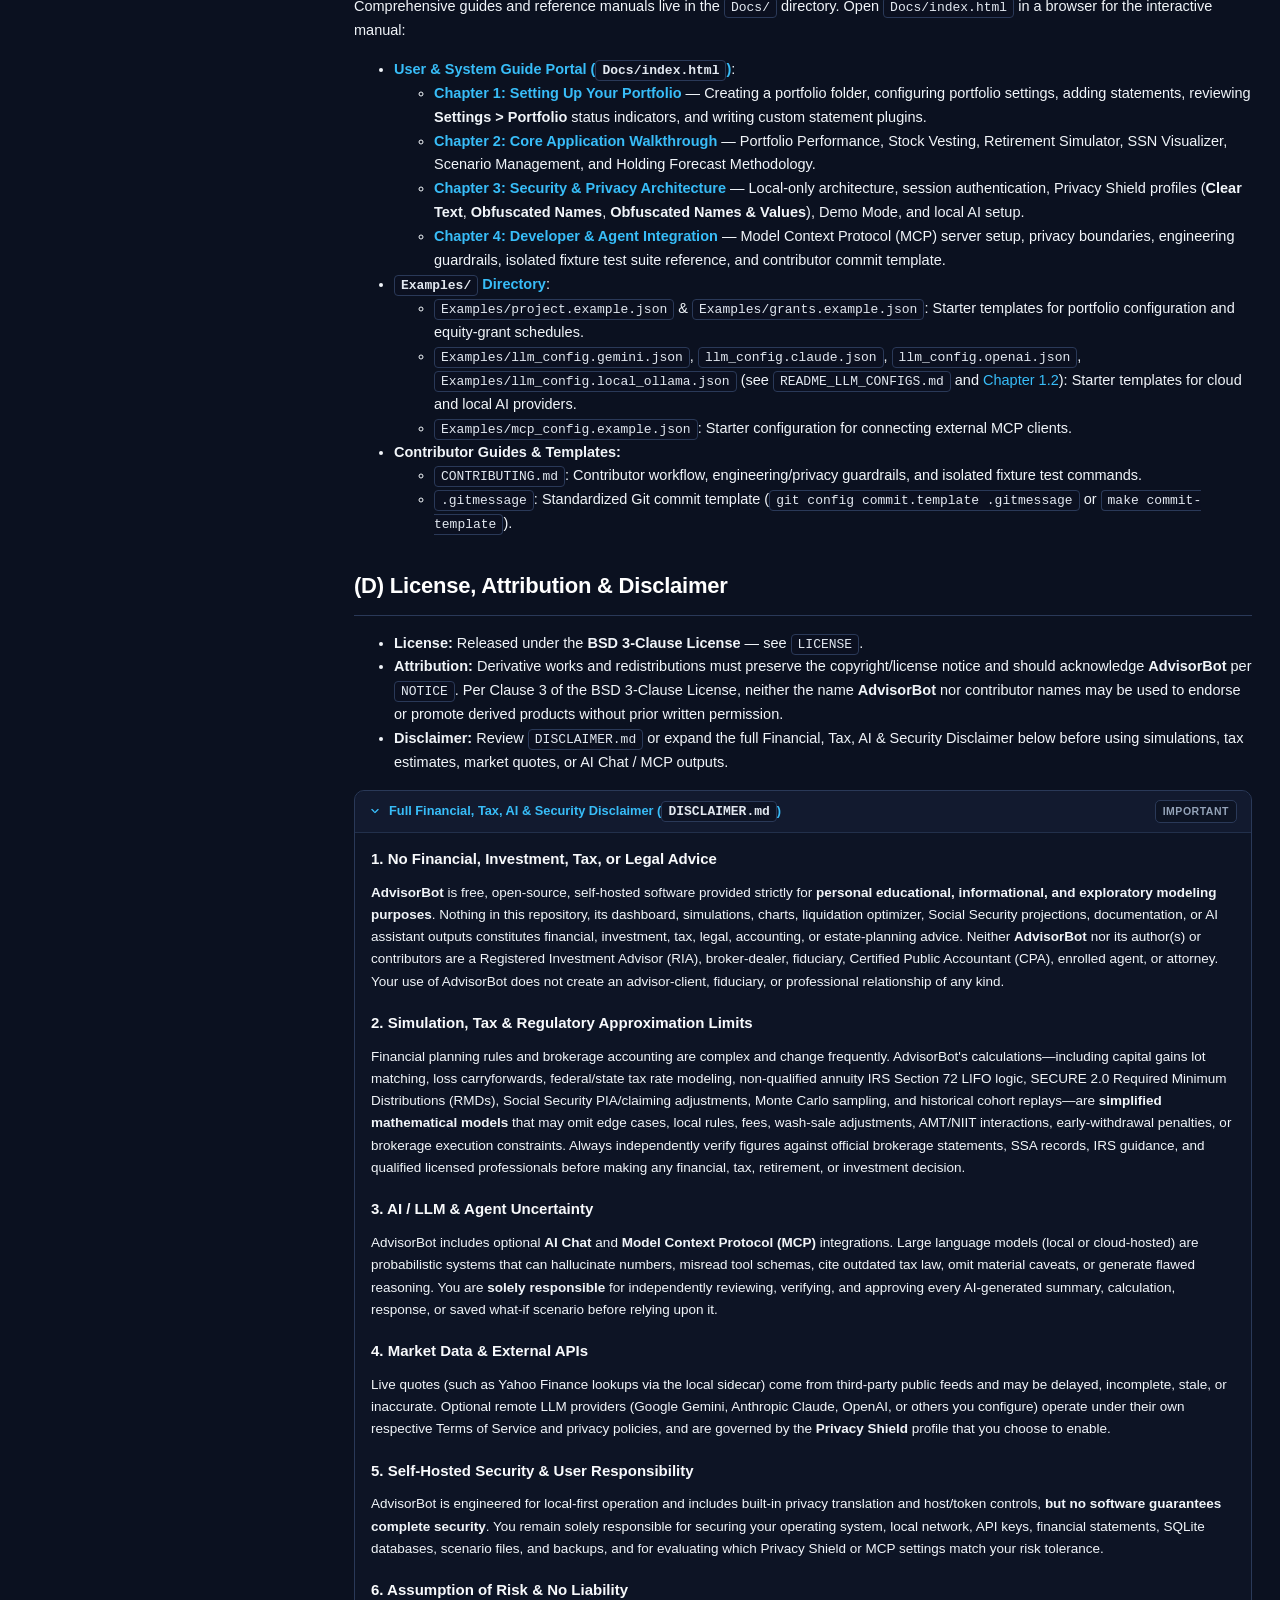
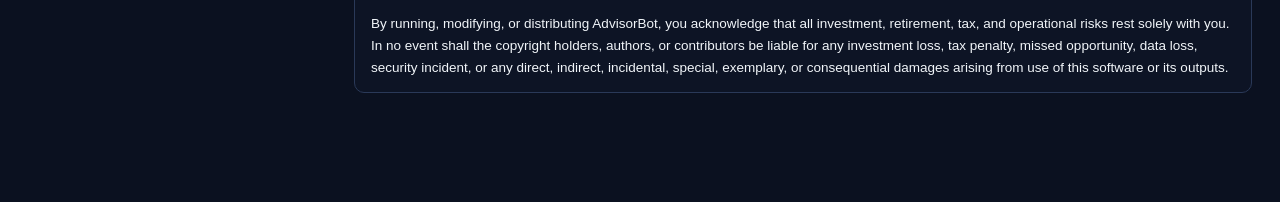
==== commit 7ebd29f4: "Add Git commit message template and contributor workflow docs (A) Classification: Feature  (B) Sever" ====
--- a/README.html
+++ b/README.html
@@ -356,7 +356,7 @@
               <li><a href="Docs/ch1-portfolio-setup.html"><strong>Chapter 1: Setting Up Your Portfolio</strong></a> &mdash; Creating a portfolio folder, configuring portfolio settings, adding statements, reviewing <strong>Settings &gt; Portfolio</strong> status indicators, and writing custom statement plugins.</li>
               <li><a href="Docs/ch2-core-walkthrough.html"><strong>Chapter 2: Core Application Walkthrough</strong></a> &mdash; Portfolio Performance, Stock Vesting, Retirement Simulator, SSN Visualizer, Scenario Management, and Holding Forecast Methodology.</li>
               <li><a href="Docs/ch3-security-privacy.html"><strong>Chapter 3: Security &amp; Privacy Architecture</strong></a> &mdash; Local-only architecture, session authentication, Privacy Shield profiles (<strong>Clear Text</strong>, <strong>Obfuscated Names</strong>, <strong>Obfuscated Names &amp; Values</strong>), Demo Mode, and local AI setup.</li>
-              <li><a href="Docs/ch4-developer-agent.html"><strong>Chapter 4: Developer &amp; Agent Integration</strong></a> &mdash; Model Context Protocol (MCP) server setup, privacy boundaries, engineering guardrails, and isolated fixture test suite reference.</li>
+              <li><a href="Docs/ch4-developer-agent.html"><strong>Chapter 4: Developer &amp; Agent Integration</strong></a> &mdash; Model Context Protocol (MCP) server setup, privacy boundaries, engineering guardrails, isolated fixture test suite reference, and contributor commit template.</li>
             </ul>
           </li>
           <li>
@@ -365,6 +365,13 @@
               <li><a href="Examples/project.example.json"><code>Examples/project.example.json</code></a> &amp; <a href="Examples/grants.example.json"><code>Examples/grants.example.json</code></a>: Starter templates for portfolio configuration and equity-grant schedules.</li>
               <li><a href="Examples/llm_config.gemini.json"><code>Examples/llm_config.gemini.json</code></a>, <a href="Examples/llm_config.claude.json"><code>llm_config.claude.json</code></a>, <a href="Examples/llm_config.openai.json"><code>llm_config.openai.json</code></a>, <a href="Examples/llm_config.local_ollama.json"><code>Examples/llm_config.local_ollama.json</code></a> (see <a href="Examples/README_LLM_CONFIGS.md"><code>README_LLM_CONFIGS.md</code></a> and <a href="Docs/ch1-portfolio-setup.html#llm-setup">Chapter 1.2</a>): Starter templates for cloud and local AI providers.</li>
               <li><a href="Examples/mcp_config.example.json"><code>Examples/mcp_config.example.json</code></a>: Starter configuration for connecting external MCP clients.</li>
+            </ul>
+          </li>
+          <li>
+            <strong>Contributor Guides &amp; Templates:</strong>
+            <ul>
+              <li><a href="CONTRIBUTING.md"><code>CONTRIBUTING.md</code></a>: Contributor workflow, engineering/privacy guardrails, and isolated fixture test commands.</li>
+              <li><a href=".gitmessage"><code>.gitmessage</code></a>: Standardized Git commit template (<code>git config commit.template .gitmessage</code> or <code>make commit-template</code>).</li>
             </ul>
           </li>
         </ul>
